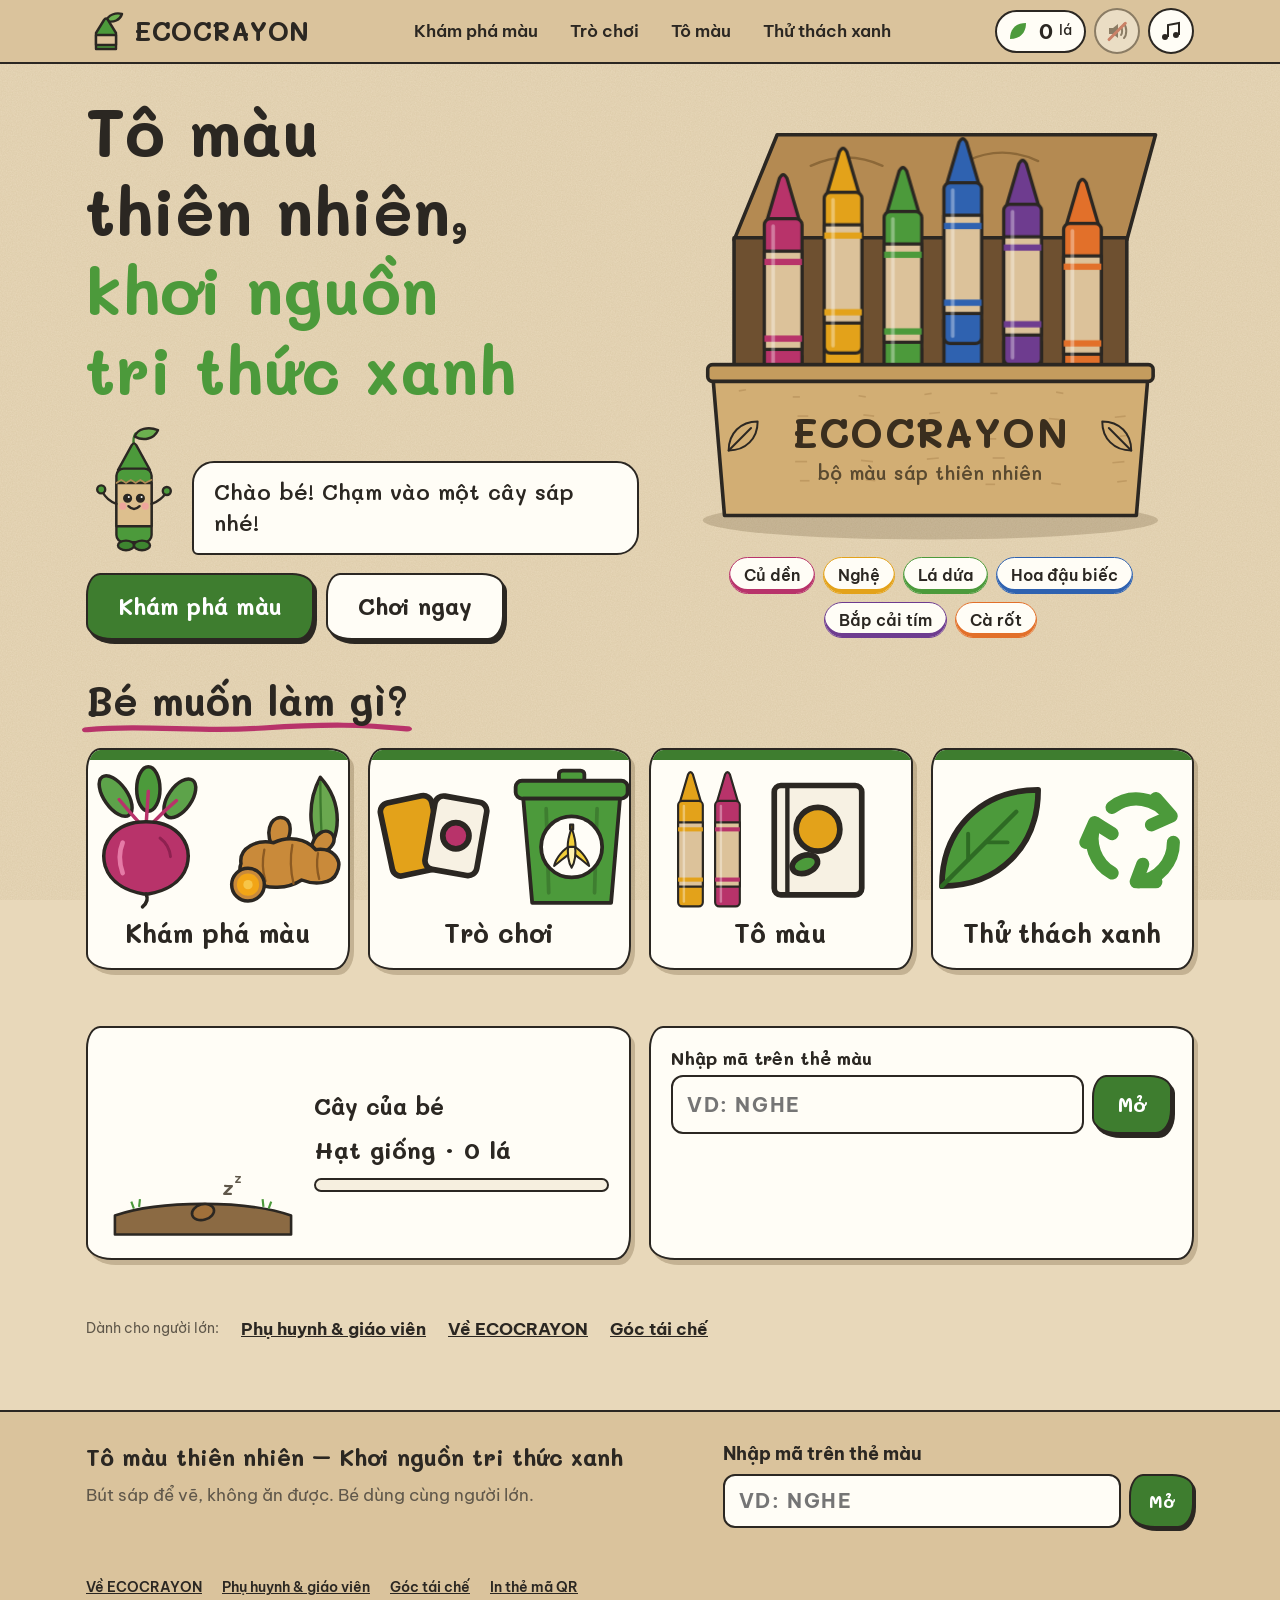
==== index.html @ d06e6724 "ECOCRAYON: website học mà chơi cho bộ màu sáp thiên nhiên Trang màu cho từng mã QR, 4 trò chơi, sổ t" ====
<!doctype html>
<html lang="vi">
<head>
<meta charset="utf-8">
<meta name="viewport" content="width=device-width, initial-scale=1, viewport-fit=cover">
<title>ECOCRAYON</title>
<meta name="description" content="ECOCRAYON – bộ màu sáp thiên nhiên. Khám phá màu từ rau củ, chơi trò chơi phân loại rác, tô màu và thực hành sống xanh.">
<link rel="preconnect" href="https://fonts.googleapis.com">
<link rel="preconnect" href="https://fonts.gstatic.com" crossorigin>
<link rel="stylesheet" href="https://fonts.googleapis.com/css2?family=Be+Vietnam+Pro:wght@400;500;600;700&family=Mali:wght@500;600;700&display=swap">
<link rel="stylesheet" href="css/style.css">
</head>
<body>
<a class="skip" href="#view">Bỏ qua menu</a>

<header class="topbar" id="topbar">
  <div class="topbar-in">
    <a class="brand" href="#trang-chu" aria-label="ECOCRAYON – Trang chủ">
      <span class="brand-mark" id="brand-mark"></span>
      <span class="brand-name">ECOCRAYON</span>
    </a>
    <nav class="mainnav" aria-label="Điều hướng chính">
      <a href="#vuon-mau" data-nav="mau">Khám phá màu</a>
      <a href="#tro-choi" data-nav="choi">Trò chơi</a>
      <a href="#to-mau" data-nav="to">Tô màu</a>
      <a href="#thu-thach" data-nav="thuthach">Thử thách xanh</a>
    </nav>
    <div class="topbar-tools">
      <a class="leafpill" href="#so-cua-be" id="leafpill" aria-label="Sổ của bé">
        <span class="leafpill-ico" aria-hidden="true"></span>
        <span class="leafpill-num" id="leaf-count">0</span>
        <span class="leafpill-lbl">lá</span>
      </a>
      <button class="iconbtn" id="btn-voice" type="button" aria-pressed="false" title="Đọc to"><span class="sr">Đọc to</span></button>
      <button class="iconbtn" id="btn-sound" type="button" aria-pressed="true" title="Âm thanh"><span class="sr">Âm thanh</span></button>
      <button class="iconbtn menubtn" id="btn-menu" type="button" aria-expanded="false" aria-controls="drawer" title="Menu"><span class="sr">Mở menu</span></button>
    </div>
  </div>
</header>

<div class="drawer" id="drawer" hidden>
  <div class="drawer-panel" role="dialog" aria-label="Menu">
    <a href="#trang-chu">Trang chủ</a>
    <a href="#vuon-mau">Khám phá màu</a>
    <a href="#tro-choi">Trò chơi</a>
    <a href="#to-mau">Tô màu</a>
    <a href="#thu-thach">Thử thách xanh</a>
    <a href="#so-cua-be">Sổ của bé</a>
    <a href="#tai-che">Góc tái chế</a>
    <hr>
    <a href="#phu-huynh">Phụ huynh &amp; giáo viên</a>
    <a href="#ve-ecocrayon">Về ECOCRAYON</a>
    <a href="#ma-qr">In thẻ mã QR (cho nhóm)</a>
  </div>
</div>

<main id="view" tabindex="-1"></main>

<footer class="foot">
  <div class="foot-in">
    <div class="foot-brand">
      <p class="foot-tag">Tô màu thiên nhiên – Khơi nguồn tri thức xanh</p>
      <p class="foot-note">Bút sáp để vẽ, không ăn được. Bé dùng cùng người lớn.</p>
    </div>
    <form class="codebox" id="foot-code" autocomplete="off">
      <label for="foot-code-in">Nhập mã trên thẻ màu</label>
      <div class="codebox-row">
        <input id="foot-code-in" name="code" placeholder="VD: NGHE" maxlength="12" spellcheck="false">
        <button class="btn btn-sm" type="submit">Mở</button>
      </div>
      <p class="codebox-msg" aria-live="polite"></p>
    </form>
    <nav class="foot-links" aria-label="Liên kết cuối trang">
      <a href="#ve-ecocrayon">Về ECOCRAYON</a>
      <a href="#phu-huynh">Phụ huynh &amp; giáo viên</a>
      <a href="#tai-che">Góc tái chế</a>
      <a href="#ma-qr">In thẻ mã QR</a>
    </nav>
  </div>
</footer>

<nav class="tabbar" aria-label="Điều hướng nhanh">
  <a href="#vuon-mau" data-nav="mau"><span class="tb-ico" data-ico="mau"></span>Màu</a>
  <a href="#tro-choi" data-nav="choi"><span class="tb-ico" data-ico="choi"></span>Chơi</a>
  <a href="#to-mau" data-nav="to"><span class="tb-ico" data-ico="to"></span>Tô</a>
  <a href="#thu-thach" data-nav="thuthach"><span class="tb-ico" data-ico="thuthach"></span>Thử thách</a>
  <a href="#so-cua-be" data-nav="so"><span class="tb-ico" data-ico="so"></span>Sổ của bé</a>
</nav>

<div class="toast" id="toast" role="status" aria-live="polite"></div>
<div class="modal" id="modal" hidden>
  <div class="modal-card" role="dialog" aria-modal="true" aria-labelledby="modal-title">
    <div id="modal-body"></div>
  </div>
</div>
<div id="confetti" aria-hidden="true"></div>
<div id="print-root" aria-hidden="true"></div>

<script src="js/vendor/qrcode.min.js"></script>
<script src="js/data.js"></script>
<script src="js/art.js"></script>
<script src="js/app.js"></script>
<script src="js/games.js"></script>
<script src="js/studio.js"></script>
<script>EC.start();</script>
</body>
</html>
---- css/style.css ----
/* ECOCRAYON
   Bố cục: hộp giấy kraft tái chế (nền) + tờ sổ tô màu (thẻ nội dung) + nét sáp màu (điểm nhấn).
   Màu chủ đạo lấy từ 6 cây sáp rau củ. */
:root {
  --bg: #E8D8BA;          /* giấy kraft tái chế */
  --bg-deep: #DAC39C;     /* kraft đậm cho dải nền */
  --paper: #FFFDF6;       /* trang sổ tô màu */
  --paper-2: #F6EFDF;
  --ink: #2B2722;         /* chì than */
  --ink-soft: #5F574A;
  --line: #CDB48A;
  --accent: #3E7D2F;      /* xanh lá dứa đậm cho nút chính */
  --on-accent: #FFFFFF;
  --good: #2E7D32;
  --bad: #B83227;
  --shadow: rgba(70, 45, 10, .22);
  --grain: .38;

  --c-den: #B8336A;      --on-den: #FFFFFF;    --t-den: #F6D9E5;
  --c-nghe: #E3A21A;     --on-nghe: #2B2722;   --t-nghe: #FBEBC4;
  --c-la-dua: #4C9A3B;   --on-la-dua: #FFFFFF; --t-la-dua: #DCEED3;
  --c-dau-biec: #2F62B0; --on-dau-biec: #FFFFFF; --t-dau-biec: #D8E3F5;
  --c-bap-cai: #6E3C8F;  --on-bap-cai: #FFFFFF; --t-bap-cai: #E6DAF0;
  --c-ca-rot: #E2702A;   --on-ca-rot: #2B2722; --t-ca-rot: #FBDFC9;

  --font-display: 'Mali', 'Comic Sans MS', 'Segoe Print', cursive;
  --font-body: 'Be Vietnam Pro', system-ui, -apple-system, 'Segoe UI', Roboto, Arial, sans-serif;

  --r-hand: 14px 22px 16px 26px / 22px 14px 24px 16px;
  --r-hand-2: 24px 12px 22px 14px / 14px 22px 12px 24px;
  --gutter: max(16px, env(safe-area-inset-left, 0px));
  --gutter-r: max(16px, env(safe-area-inset-right, 0px));
  color-scheme: light;
}
@media (prefers-color-scheme: dark) {
  :root:not([data-theme="light"]) {
    --bg: #1D1A14; --bg-deep: #16140F; --paper: #2A2620; --paper-2: #322D25;
    --ink: #F2EADB; --ink-soft: #C8BCA5; --line: #4B4234;
    --accent: #7CC266; --on-accent: #142010; --good: #7CC266; --bad: #F07B6E;
    --shadow: rgba(0, 0, 0, .45); --grain: .5;
    --c-den: #E2649C; --on-den: #1B1410; --t-den: #4A2433;
    --c-nghe: #F2BC48; --on-nghe: #1B1410; --t-nghe: #4A3B17;
    --c-la-dua: #7CC266; --on-la-dua: #1B1410; --t-la-dua: #263F20;
    --c-dau-biec: #7AA4EC; --on-dau-biec: #1B1410; --t-dau-biec: #20304D;
    --c-bap-cai: #B48AD6; --on-bap-cai: #1B1410; --t-bap-cai: #352646;
    --c-ca-rot: #F39A5E; --on-ca-rot: #1B1410; --t-ca-rot: #4A2C17;
    color-scheme: dark;
  }
}
:root[data-theme="dark"] {
  --bg: #1D1A14; --bg-deep: #16140F; --paper: #2A2620; --paper-2: #322D25;
  --ink: #F2EADB; --ink-soft: #C8BCA5; --line: #4B4234;
  --accent: #7CC266; --on-accent: #142010; --good: #7CC266; --bad: #F07B6E;
  --shadow: rgba(0, 0, 0, .45); --grain: .5;
  --c-den: #E2649C; --on-den: #1B1410; --t-den: #4A2433;
  --c-nghe: #F2BC48; --on-nghe: #1B1410; --t-nghe: #4A3B17;
  --c-la-dua: #7CC266; --on-la-dua: #1B1410; --t-la-dua: #263F20;
  --c-dau-biec: #7AA4EC; --on-dau-biec: #1B1410; --t-dau-biec: #20304D;
  --c-bap-cai: #B48AD6; --on-bap-cai: #1B1410; --t-bap-cai: #352646;
  --c-ca-rot: #F39A5E; --on-ca-rot: #1B1410; --t-ca-rot: #4A2C17;
  color-scheme: dark;
}

/* ---------- Nền tảng ---------- */
*, *::before, *::after { box-sizing: border-box; }
html { -webkit-text-size-adjust: 100%; scroll-behavior: smooth; }
body {
  margin: 0; background: var(--bg); color: var(--ink);
  font-family: var(--font-body); font-size: 18px; line-height: 1.55;
  min-height: 100vh; display: flex; flex-direction: column;
}
body::before {
  content: ""; position: fixed; inset: 0; pointer-events: none; z-index: 0; opacity: var(--grain);
  background-image: url("data:image/svg+xml;utf8,<svg xmlns='http://www.w3.org/2000/svg' width='240' height='240'><filter id='n'><feTurbulence type='fractalNoise' baseFrequency='.8' numOctaves='2' stitchTiles='stitch'/><feColorMatrix values='0 0 0 0 .42  0 0 0 0 .3  0 0 0 0 .12  0 0 0 .5 0'/></filter><rect width='100%' height='100%' filter='url(%23n)'/></svg>");
}
body > * { position: relative; z-index: 1; }
img, svg { max-width: 100%; }
a { color: inherit; }
button, input, select, textarea { font: inherit; color: inherit; }
h1, h2, h3, h4 { font-family: var(--font-display); line-height: 1.2; margin: 0; text-wrap: balance; font-weight: 700; }
p { margin: 0; }
:focus-visible { outline: 3px dashed var(--c-dau-biec); outline-offset: 3px; }
.sr { position: absolute; width: 1px; height: 1px; overflow: hidden; clip: rect(0 0 0 0); white-space: nowrap; }
.skip { position: absolute; left: -999px; top: 8px; z-index: 100; background: var(--paper); padding: 8px 14px; border-radius: 8px; }
.skip:focus { left: 16px; }
[hidden] { display: none !important; }
.art { color: var(--ink); display: block; overflow: visible; }

.wrap { width: 100%; max-width: 1140px; margin-inline: auto; padding-left: var(--gutter); padding-right: var(--gutter-r); }
main { flex: 1; outline: none; padding-bottom: 48px; }
.section { padding-block: 36px; }
.section-tight { padding-block: 20px; }
.stack { display: flex; flex-direction: column; gap: 14px; }
.row { display: flex; flex-wrap: wrap; gap: 12px; align-items: center; }
.grid { display: grid; gap: 18px; grid-template-columns: repeat(auto-fill, minmax(min(100%, var(--min, 240px)), 1fr)); }
.grid > * { min-width: 0; }

.eyebrow { font-size: 13px; font-weight: 700; text-transform: uppercase; letter-spacing: .08em; color: var(--ink-soft); }
.h1 { font-size: clamp(32px, 5.4vw, 56px); }
.h2 { font-size: clamp(28px, 3.8vw, 40px); }
.h3 { font-size: 23px; }
.lead { font-size: clamp(19px, 2.2vw, 22px); color: var(--ink-soft); max-width: 62ch; }
.muted { color: var(--ink-soft); }
.small { font-size: 15px; }
.title-scribble { display: inline-block; position: relative; padding-bottom: 6px; }
.title-scribble::after {
  content: ""; position: absolute; left: -4px; right: -4px; bottom: -4px; height: 12px; background: var(--sc, var(--c-nghe));
  -webkit-mask: url("data:image/svg+xml;utf8,<svg xmlns='http://www.w3.org/2000/svg' viewBox='0 0 200 14' preserveAspectRatio='none'><path d='M3 9 C40 3 70 12 110 7 S170 3 197 8' stroke='black' stroke-width='6' fill='none' stroke-linecap='round'/></svg>") no-repeat center / 100% 100%;
          mask: url("data:image/svg+xml;utf8,<svg xmlns='http://www.w3.org/2000/svg' viewBox='0 0 200 14' preserveAspectRatio='none'><path d='M3 9 C40 3 70 12 110 7 S170 3 197 8' stroke='black' stroke-width='6' fill='none' stroke-linecap='round'/></svg>") no-repeat center / 100% 100%;
  z-index: -1;
}
.sec-head { display: flex; flex-wrap: wrap; align-items: end; justify-content: space-between; gap: 12px; margin-bottom: 20px; }
.sec-head .lead { margin-top: 6px; }

/* ---------- Nút ---------- */
.btn {
  --c: var(--accent); --on: var(--on-accent);
  display: inline-flex; align-items: center; justify-content: center; gap: 8px;
  min-height: 54px; padding: 12px 24px; border: 2.5px solid var(--ink); border-radius: var(--r-hand);
  background: var(--c); color: var(--on); font-family: var(--font-display); font-weight: 700; font-size: 20px;
  text-decoration: none; cursor: pointer; box-shadow: 3px 4px 0 var(--ink);
  transition: transform .12s ease, box-shadow .12s ease;
}
.btn:hover { transform: translate(-1px, -2px); box-shadow: 4px 6px 0 var(--ink); }
.btn:active { transform: translate(2px, 3px); box-shadow: 1px 1px 0 var(--ink); }
.btn[disabled] { opacity: .5; cursor: not-allowed; transform: none; box-shadow: 3px 4px 0 var(--ink); }
.btn-sm { min-height: 46px; padding: 8px 18px; font-size: 17px; box-shadow: 2px 3px 0 var(--ink); }
.btn-big { min-height: 64px; padding: 14px 30px; font-size: 23px; }
.btn-ghost { --c: var(--paper); --on: var(--ink); }
.btn .art { width: 26px; height: 26px; }
.c-den { --c: var(--c-den); --on: var(--on-den); --tint: var(--t-den); }
.c-nghe { --c: var(--c-nghe); --on: var(--on-nghe); --tint: var(--t-nghe); }
.c-la-dua { --c: var(--c-la-dua); --on: var(--on-la-dua); --tint: var(--t-la-dua); }
.c-dau-biec { --c: var(--c-dau-biec); --on: var(--on-dau-biec); --tint: var(--t-dau-biec); }
.c-bap-cai { --c: var(--c-bap-cai); --on: var(--on-bap-cai); --tint: var(--t-bap-cai); }
.c-ca-rot { --c: var(--c-ca-rot); --on: var(--on-ca-rot); --tint: var(--t-ca-rot); }

.iconbtn {
  width: 46px; height: 46px; border-radius: 50%; border: 2px solid var(--ink); background: var(--paper);
  display: inline-grid; place-items: center; cursor: pointer; padding: 0; position: relative;
}
.iconbtn::before { content: ""; width: 24px; height: 24px; background: var(--ink); -webkit-mask: var(--ico) no-repeat center / contain; mask: var(--ico) no-repeat center / contain; }
.iconbtn[aria-pressed="false"]::after { content: ""; position: absolute; width: 26px; height: 2.5px; background: var(--bad); transform: rotate(-45deg); border-radius: 2px; }
#btn-voice { --ico: url("data:image/svg+xml;utf8,<svg xmlns='http://www.w3.org/2000/svg' viewBox='0 0 24 24'><path d='M4 9h4l5-4v14l-5-4H4z' fill='black'/><path d='M16 8c1.5 1.2 1.5 6.8 0 8M19 5c3 3 3 11 0 14' stroke='black' stroke-width='2' fill='none' stroke-linecap='round'/></svg>"); }
#btn-sound { --ico: url("data:image/svg+xml;utf8,<svg xmlns='http://www.w3.org/2000/svg' viewBox='0 0 24 24'><path d='M9 18V6l11-2v12' stroke='black' stroke-width='2' fill='none'/><circle cx='6' cy='18' r='3' fill='black'/><circle cx='17' cy='16' r='3' fill='black'/></svg>"); }
#btn-menu { --ico: url("data:image/svg+xml;utf8,<svg xmlns='http://www.w3.org/2000/svg' viewBox='0 0 24 24'><path d='M4 7h16M4 12h16M4 17h16' stroke='black' stroke-width='2.4' stroke-linecap='round'/></svg>"); }
body.no-voice #btn-voice { opacity: .45; }
body.no-voice .say { display: none; }

.say {
  display: inline-grid; place-items: center; width: 42px; height: 42px; flex: none; border-radius: 50%;
  border: 2px solid var(--ink); background: var(--paper); cursor: pointer; padding: 0; vertical-align: middle;
}
.say::before { content: ""; width: 20px; height: 20px; background: var(--ink); -webkit-mask: var(--ico-say) no-repeat center / contain; mask: var(--ico-say) no-repeat center / contain; }
.say { --ico-say: url("data:image/svg+xml;utf8,<svg xmlns='http://www.w3.org/2000/svg' viewBox='0 0 24 24'><path d='M4 9h4l5-4v14l-5-4H4z' fill='black'/><path d='M16 8c1.5 1.2 1.5 6.8 0 8M19 5c3 3 3 11 0 14' stroke='black' stroke-width='2' fill='none' stroke-linecap='round'/></svg>"); }
.say.speaking { background: var(--c-nghe); }

/* ---------- Thẻ, chip, ghi chú ---------- */
.sheet {
  background: var(--paper); border: 2.5px solid var(--ink); border-radius: var(--r-hand);
  box-shadow: 4px 5px 0 var(--shadow); padding: 20px;
}
.sheet-flat { background: var(--paper); border-radius: 16px; padding: 18px; border: 1.5px dashed var(--line); }
.chip { display: inline-flex; align-items: center; gap: 6px; padding: 5px 14px; border-radius: 999px; font-size: 16px; font-weight: 600; border: 1.5px solid var(--ink); background: var(--paper); white-space: nowrap; }
.chip-core { background: var(--c-la-dua); color: var(--on-la-dua); }
.chip-trial { background: var(--paper-2); border-style: dashed; }
.chip-done { background: var(--good); color: var(--paper); border-color: var(--good); }
.note { font-size: 14px; color: var(--ink-soft); padding: 12px 14px; border-left: 4px solid var(--c-nghe); background: var(--paper-2); border-radius: 0 12px 12px 0; }
.note-safe { border-left-color: var(--c-den); }
.crumbs { font-size: 14px; color: var(--ink-soft); display: flex; gap: 6px; flex-wrap: wrap; }
.crumbs a { text-decoration: none; font-weight: 600; }
.crumbs a:hover { text-decoration: underline; }

.mascot-row { display: flex; align-items: flex-end; gap: 10px; }
.mascot-row .mascot { width: 96px; flex: none; }
.bubble {
  position: relative; background: var(--paper); border: 2.5px solid var(--ink); border-radius: 22px 22px 22px 6px;
  padding: 14px 20px; font-family: var(--font-display); font-weight: 600; font-size: 22px; line-height: 1.4;
  display: flex; gap: 10px; align-items: flex-start; min-width: 0;
}
.bubble p { flex: 1; min-width: 0; }
.mascot.bounce { animation: bounce .6s ease; }
@keyframes bounce { 30% { transform: translateY(-10px) rotate(-4deg); } 60% { transform: translateY(0) rotate(3deg); } }

/* ---------- Thanh trên ---------- */
.topbar { position: sticky; top: 0; z-index: 40; background: var(--bg-deep); border-bottom: 2.5px solid var(--ink); }
.topbar-in { max-width: 1140px; margin-inline: auto; padding: 8px var(--gutter-r) 8px var(--gutter); display: flex; align-items: center; gap: 16px; }
.brand { display: flex; align-items: center; gap: 8px; text-decoration: none; flex: none; }
.brand-mark .art { width: 40px; height: 40px; }
.brand-name { font-family: var(--font-display); font-weight: 700; font-size: 26px; letter-spacing: .02em; }
.mainnav { display: flex; gap: 4px; flex: 1; justify-content: center; flex-wrap: nowrap; white-space: nowrap; }
.mainnav a { text-decoration: none; font-weight: 600; font-size: 17px; padding: 8px 14px; border-radius: var(--r-hand-2); }
.mainnav a:hover { background: var(--paper-2); }
.mainnav a.on { background: var(--paper); box-shadow: inset 0 -3px 0 var(--c-nghe); }
.topbar-tools { display: flex; align-items: center; gap: 8px; margin-left: auto; }
.leafpill { display: inline-flex; align-items: center; gap: 6px; padding: 4px 12px 4px 6px; border: 2px solid var(--ink); border-radius: 999px; background: var(--paper); text-decoration: none; font-weight: 700; font-size: 20px; font-variant-numeric: tabular-nums; }
.leafpill-ico { width: 30px; height: 30px; border-radius: 50%; background: var(--c-la-dua); -webkit-mask: url("data:image/svg+xml;utf8,<svg xmlns='http://www.w3.org/2000/svg' viewBox='0 0 24 24'><path d='M4 20C4 10 10 4 20 4c0 10-6 16-16 16z' fill='black'/></svg>") no-repeat center / 80%; mask: url("data:image/svg+xml;utf8,<svg xmlns='http://www.w3.org/2000/svg' viewBox='0 0 24 24'><path d='M4 20C4 10 10 4 20 4c0 10-6 16-16 16z' fill='black'/></svg>") no-repeat center / 80%; }
.leafpill.pulse { animation: pulse .7s ease; }
@keyframes pulse { 40% { transform: scale(1.18); } }
.leafpill-lbl { font-weight: 500; font-size: 14px; }
.menubtn { display: none; }

.drawer { position: fixed; inset: 0; z-index: 60; background: rgba(20, 14, 6, .45); }
.drawer-panel { position: absolute; right: 0; top: 0; bottom: 0; width: min(320px, 86vw); background: var(--paper); border-left: 2.5px solid var(--ink); padding: calc(20px + env(safe-area-inset-top, 0px)) 20px 20px; display: flex; flex-direction: column; gap: 4px; overflow-y: auto; }
.drawer-panel a { text-decoration: none; font-family: var(--font-display); font-weight: 600; font-size: 19px; padding: 10px 12px; border-radius: 12px; }
.drawer-panel a:hover, .drawer-panel a.on { background: var(--paper-2); }
.drawer-panel hr { border: 0; border-top: 2px dashed var(--line); margin: 8px 0; width: 100%; }

.tabbar { display: none; }

/* ---------- Chân trang ---------- */
.foot { background: var(--bg-deep); border-top: 2.5px solid var(--ink); }
.foot-in { max-width: 1140px; margin-inline: auto; padding: 28px var(--gutter-r) 28px var(--gutter); display: grid; gap: 24px; grid-template-columns: 1.3fr 1fr; }
.foot-tag { font-family: var(--font-display); font-weight: 700; font-size: 23px; }
.foot-note { font-size: 17px; color: var(--ink-soft); margin-top: 6px; max-width: 52ch; }
.foot-links { grid-column: 1 / -1; display: flex; flex-wrap: wrap; gap: 8px 20px; font-size: 14px; font-weight: 600; }
.codebox label { font-weight: 700; font-size: 18px; display: block; margin-bottom: 6px; }
.codebox-row { display: flex; gap: 8px; }
.codebox input { flex: 1; min-width: 0; min-height: 54px; font-size: 20px; padding: 8px 14px; border: 2.5px solid var(--ink); border-radius: 12px; background: var(--paper); text-transform: uppercase; font-weight: 700; letter-spacing: .08em; }
.codebox-msg { font-size: 14px; margin-top: 6px; min-height: 1.4em; color: var(--bad); }

/* ---------- Trang chủ ---------- */
.hero { padding-block: 28px 16px; }
.hero-grid { display: grid; grid-template-columns: 1.05fr 1fr; gap: 28px; align-items: center; }
.hero-copy { display: flex; flex-direction: column; gap: 18px; min-width: 0; }
.hero .h1 { font-size: clamp(38px, 6vw, 66px); }
.hero .h1 span { display: block; }
.hero .h1 .w2 { color: var(--c-la-dua); }
.hero-art { min-width: 0; }
.herobox { width: 100%; max-width: 540px; margin-inline: auto; }
.herobox-word { font-family: var(--font-display); font-weight: 700; font-size: 34px; fill: #3A2E1E; letter-spacing: 1px; }
.herobox-sub { font-family: var(--font-display); font-weight: 600; font-size: 16px; fill: #5A4A30; }
.hero-crayon { cursor: pointer; transition: transform .25s cubic-bezier(.3, 1.6, .5, 1); transform-box: fill-box; }
.hero-crayon:hover, .hero-crayon:focus-visible { transform: translateY(-18px); outline: none; }
.hero-crayon:focus-visible g { filter: drop-shadow(0 0 4px var(--c-dau-biec)); }
.hero-chips { display: flex; flex-wrap: wrap; gap: 8px; justify-content: center; margin-top: 8px; }
.hero-chips a { text-decoration: none; }
.hero-chips .chip { border-color: var(--c); box-shadow: inset 0 -4px 0 var(--c); }
@media (prefers-reduced-motion: no-preference) {
  .herobox .hero-crayon { animation: rise .7s cubic-bezier(.3, 1.4, .5, 1) both; animation-delay: calc(var(--i) * 90ms + 150ms); }
  @keyframes rise { from { transform: translateY(60px); } to { transform: translateY(0); } }
}

.acts { display: grid; gap: 18px; grid-template-columns: repeat(4, 1fr); }
.act {
  --c: var(--accent); display: flex; flex-direction: column; gap: 10px; padding: 18px; text-decoration: none;
  background: var(--paper); border: 2.5px solid var(--ink); border-radius: var(--r-hand); box-shadow: 4px 5px 0 var(--shadow);
  transition: transform .15s ease; min-width: 0; position: relative; overflow: hidden;
}
.act:hover { transform: rotate(-1deg) translateY(-3px); }
.act::before { content: ""; position: absolute; inset: 0 0 auto 0; height: 10px; background: var(--c); }
.act-art { height: 140px; display: flex; align-items: center; justify-content: center; gap: 4px; }
.act-art .art { height: 100%; width: auto; }
.act h3 { font-size: 26px; text-align: center; }
.act p { font-size: 14px; color: var(--ink-soft); }
.act .go { margin-top: auto; font-weight: 700; color: var(--ink); font-size: 14px; }

.home-duo { display: grid; grid-template-columns: 1fr 1fr; gap: 18px; }
.treecard { text-decoration: none; display: grid; grid-template-columns: 190px 1fr; gap: 16px; align-items: center; }
.treecard .tree { width: 190px; }
.meter { height: 14px; border: 2px solid var(--ink); border-radius: 999px; background: var(--paper-2); overflow: hidden; }
.meter > span { display: block; height: 100%; background: repeating-linear-gradient(-45deg, var(--c-la-dua) 0 10px, color-mix(in srgb, var(--c-la-dua) 80%, white) 10px 20px); border-radius: 999px; transition: width .6s ease; }
.grownups { display: flex; flex-wrap: wrap; gap: 8px 22px; align-items: center; font-size: 17px; color: var(--ink-soft); }
.grownups a { font-weight: 700; color: var(--ink); }
.grownups a:hover { background: var(--paper); }
.grownups strong { font-family: var(--font-display); font-size: 18px; display: block; }
.grownups span { font-size: 14px; color: var(--ink-soft); }

/* ---------- Vườn màu ---------- */
.colorgrid { display: grid; gap: 20px; grid-template-columns: repeat(3, 1fr); }
.colorcard {
  display: grid; grid-template-columns: 150px 1fr; gap: 16px; align-items: center; text-decoration: none; padding: 18px;
  background: var(--tint); border: 2.5px solid var(--ink); border-radius: var(--r-hand); box-shadow: 4px 5px 0 var(--shadow);
  transition: transform .15s ease; min-width: 0; position: relative;
}
.colorcard:hover { transform: translateY(-3px) rotate(.6deg); }
.colorcard .ing { width: 150px; }
.colorcard h3 { font-size: 30px; display: flex; align-items: center; gap: 10px; }
.colorcard .swatch-line { display: flex; align-items: center; gap: 8px; font-weight: 600; }
.colorcard .dot { width: 26px; height: 26px; border-radius: 50%; background: var(--c); border: 2px solid var(--ink); flex: none; }
.colorcard .done-mark { position: absolute; top: 10px; right: 12px; }
.xanh-note { margin-top: 22px; display: grid; grid-template-columns: auto 1fr; gap: 16px; align-items: center; }
.xanh-pair { display: flex; gap: 8px; }
.xanh-pair span { width: 46px; height: 46px; border-radius: 12px; border: 2px solid var(--ink); }

/* ---------- Trang một màu ---------- */
.cband { background: var(--tint); border-bottom: 2.5px solid var(--ink); }
.cband-in { display: grid; grid-template-columns: 1fr 380px; gap: 28px; align-items: center; padding-block: 26px 30px; }
.cband-copy { display: flex; flex-direction: column; gap: 14px; min-width: 0; }
.cband .h1 { font-size: clamp(46px, 7vw, 80px); }
.cband .h1 small { display: block; font-size: .42em; color: var(--ink-soft); font-weight: 600; margin-top: 4px; }
.cband-art { position: relative; }
.cband-art .ing { width: 100%; max-width: 360px; margin-inline: auto; filter: drop-shadow(5px 7px 0 var(--shadow)); }
@media (prefers-reduced-motion: no-preference) { .cband-art .ing { animation: bob 4s ease-in-out infinite; } }
@keyframes bob { 50% { transform: translateY(-8px) rotate(2deg); } }
.cband-crayon { position: absolute; right: -6px; bottom: -10px; width: 58px; transform: rotate(18deg); }
.cfacts { display: grid; grid-template-columns: repeat(3, 1fr); gap: 12px; }
.cfact { background: var(--paper); border: 2px solid var(--ink); border-radius: 14px; padding: 10px 12px; min-width: 0; }
.cfact b { display: block; font-size: 14px; text-transform: uppercase; letter-spacing: .07em; color: var(--ink-soft); }
.cfact strong { font-family: var(--font-display); font-size: 24px; display: block; }
.cfact span { font-size: 13px; color: var(--ink-soft); display: block; line-height: 1.4; }

.film { display: grid; grid-template-columns: minmax(0, 520px) 1fr; gap: 22px; align-items: center; }
.film-stage { background: var(--paper-2); border: 2.5px solid var(--ink); border-radius: var(--r-hand); padding: 10px; position: relative; aspect-ratio: 10 / 7; max-width: 100%; }
.film-stage .film-scene { width: 100%; height: 100%; }
.film-step { font-family: var(--font-display); font-size: 14px; font-weight: 700; color: var(--ink-soft); }
.film-cap { font-family: var(--font-display); font-weight: 700; font-size: 34px; min-height: 2.3em; }
.film-dots { display: flex; gap: 6px; }
.film-dots button { width: 42px; height: 14px; border-radius: 6px; border: 2px solid var(--ink); background: var(--paper); padding: 0; cursor: pointer; }
.film-dots button.on { background: var(--c); }
.film-video { width: 100%; border-radius: 14px; border: 2.5px solid var(--ink); }
@media (prefers-reduced-motion: no-preference) {
  .film-scene .drip circle { animation: drip 1.4s ease-in infinite; }
  .film-scene .drip circle:nth-child(2) { animation-delay: .45s; }
  .film-scene .drip circle:nth-child(3) { animation-delay: .9s; }
  .film-scene .chop { animation: chop .7s ease-in-out infinite; transform-box: fill-box; transform-origin: right center; }
  .film-scene .spin { animation: spin 8s linear infinite; }
  .film-scene .steam path { animation: steam 2s ease-in-out infinite; }
  .film-scene .swirl { animation: sw 1.6s ease-in-out infinite; transform-box: fill-box; transform-origin: center; }
  .film-scene .pop { animation: popin .8s cubic-bezier(.3, 1.6, .5, 1) both; }
}
@keyframes drip { from { transform: translateY(-10px); opacity: 0; } 30% { opacity: 1; } to { transform: translateY(50px); opacity: 0; } }
@keyframes chop { 50% { transform: rotate(-14deg); } }
@keyframes spin { to { transform: rotate(360deg); } }
@keyframes steam { 50% { transform: translateY(-6px); opacity: .4; } }
@keyframes sw { 50% { transform: scaleX(-1); } }
@keyframes popin { from { transform: translateY(40px) scale(.6); opacity: 0; } }

.flips { display: grid; grid-template-columns: repeat(3, 1fr); gap: 16px; }
.flip { perspective: 900px; min-height: 170px; border: 0; padding: 0; background: none; cursor: pointer; text-align: left; }
.flip-in { position: relative; width: 100%; height: 100%; min-height: 190px; transition: transform .55s ease; transform-style: preserve-3d; }
.flip-in { min-height: 170px; }
.flip.open .flip-in { transform: rotateY(180deg); }
.flip-face { position: absolute; inset: 0; backface-visibility: hidden; border: 2.5px solid var(--ink); border-radius: var(--r-hand); padding: 16px; display: flex; flex-direction: column; justify-content: center; gap: 8px; }
.flip-front { background: var(--c); color: var(--on); align-items: center; text-align: center; font-family: var(--font-display); font-weight: 700; font-size: 20px; }
.flip-front .q { font-size: 80px; line-height: 1; }
.flip-back { background: var(--paper); transform: rotateY(180deg); font-family: var(--font-display); font-weight: 600; font-size: 23px; line-height: 1.35; align-items: center; text-align: center; }
.flip-back .row { justify-content: flex-end; }

.findgrid { display: grid; grid-template-columns: repeat(auto-fill, minmax(140px, 1fr)); gap: 14px; }
.finditem {
  background: var(--paper); border: 2.5px solid var(--ink); border-radius: 18px; padding: 10px 6px 8px; cursor: pointer;
  display: flex; flex-direction: column; align-items: center; gap: 6px; font-size: 17px; font-weight: 700; text-align: center; line-height: 1.25;
  transition: transform .15s ease, background .2s;
}
.finditem .art { width: 96px; height: 96px; }
.finditem:hover { transform: translateY(-3px); }
.finditem.is-yes { background: var(--tint); box-shadow: 0 0 0 4px var(--c); }
.finditem.is-yes::after { content: "✓"; font-size: 18px; font-weight: 800; color: var(--good); }
.finditem.is-no { animation: shake .45s ease; }
@keyframes shake { 20%, 60% { transform: translateX(-6px); } 40%, 80% { transform: translateX(6px); } }

.lab { display: grid; grid-template-columns: 230px 1fr; gap: 24px; align-items: center; }
.lab .beaker { width: 210px; margin-inline: auto; }
.lab-liquid { fill: var(--lab, #2F62B0); transition: fill .8s ease; }
.lab-scale { display: grid; grid-template-columns: repeat(5, 1fr); gap: 4px; }
.lab-scale span { height: 26px; border: 2px solid var(--ink); border-radius: 6px; position: relative; }
.lab-scale span.on::after { content: ""; position: absolute; left: 50%; top: -14px; transform: translateX(-50%); border: 7px solid transparent; border-top-color: var(--ink); }
.lab-labels { display: grid; grid-template-columns: repeat(5, 1fr); gap: 4px; font-size: 12px; text-align: center; color: var(--ink-soft); }
.lab-say { font-family: var(--font-display); font-weight: 700; font-size: 28px; min-height: 2.3em; }
.lab-ends { display: flex; justify-content: space-between; font-weight: 700; color: var(--ink-soft); }

.tasks { display: grid; grid-template-columns: 1fr 1fr; gap: 18px; }
.prevnext { display: flex; justify-content: space-between; gap: 12px; flex-wrap: wrap; }
details.adult { background: var(--paper-2); border: 1.5px dashed var(--ink-soft); border-radius: 14px; padding: 12px 16px; }
details.adult summary { cursor: pointer; font-weight: 700; }
details.adult[open] summary { margin-bottom: 8px; }

/* ---------- Trò chơi ---------- */
.gamecards { display: grid; grid-template-columns: repeat(2, 1fr); gap: 20px; }
.gamecard { display: grid; grid-template-columns: 150px 1fr; gap: 16px; align-items: center; text-decoration: none; padding: 18px; background: var(--paper); border: 2.5px solid var(--ink); border-radius: var(--r-hand); box-shadow: 4px 5px 0 var(--shadow); transition: transform .15s; min-width: 0; }
.gamecard:hover { transform: translateY(-3px) rotate(-.6deg); }
.gamecard .gc-art { height: 140px; display: grid; place-items: center; background: var(--tint, var(--paper-2)); border-radius: 18px; border: 2px solid var(--ink); }
.gamecard .gc-art .art { width: 104px; height: 104px; }
.gamecard h3 { font-size: 28px; }
.gamecard p { font-size: 19px; color: var(--ink-soft); margin-top: 4px; }
.gamecard .row { margin-top: 8px; gap: 6px; }
.gamebar { display: flex; flex-wrap: wrap; gap: 10px 18px; align-items: center; justify-content: space-between; margin-bottom: 16px; }
.score { font-family: var(--font-display); font-weight: 700; font-size: 24px; font-variant-numeric: tabular-nums; }
.seg { display: inline-flex; border: 2.5px solid var(--ink); border-radius: 14px; overflow: hidden; }
.seg button { border: 0; background: var(--paper); padding: 8px 22px; font-weight: 700; font-size: 19px; cursor: pointer; min-height: 48px; }
.seg button + button { border-left: 2px solid var(--ink); }
.seg button[aria-pressed="true"] { background: var(--c-nghe); color: var(--on-nghe); }

/* Ghép cặp */
.memgrid { display: grid; gap: 12px; grid-template-columns: repeat(var(--cols, 4), minmax(0, 1fr)); max-width: 940px; margin-inline: auto; }
.memcard { aspect-ratio: 3 / 4; perspective: 800px; border: 0; padding: 0; background: none; cursor: pointer; max-width: 100%; }
.memcard-in { position: relative; width: 100%; height: 100%; transition: transform .45s ease; transform-style: preserve-3d; }
.memcard.up .memcard-in, .memcard.matched .memcard-in { transform: rotateY(180deg); }
.memface { position: absolute; inset: 0; backface-visibility: hidden; border: 2.5px solid var(--ink); border-radius: 16px; display: flex; flex-direction: column; align-items: center; justify-content: center; gap: 4px; padding: 8px; text-align: center; }
.memback { background: var(--bg-deep); background-image: repeating-linear-gradient(45deg, transparent 0 10px, rgba(255, 255, 255, .18) 10px 12px); }
.memback .art { width: 46%; opacity: .9; }
.memfront { background: var(--paper); transform: rotateY(180deg); font-weight: 700; font-size: 18px; line-height: 1.2; }
.memfront .art { width: 70%; max-height: 70%; }
.memfront .crayon { width: auto; height: 62%; }
.memcard.matched .memfront { background: var(--tint); box-shadow: 0 0 0 4px var(--c) inset; }

/* Phân loại rác */
.sortwrap { display: grid; gap: 18px; }
.tray { min-height: 196px; display: flex; flex-wrap: wrap; gap: 12px; justify-content: center; align-items: center; padding: 16px; border: 2.5px dashed var(--ink-soft); border-radius: 22px; background: var(--paper-2); }
.witem { width: 138px; min-height: 152px; background: var(--paper); border: 2.5px solid var(--ink); border-radius: 16px; display: flex; flex-direction: column; align-items: center; gap: 4px; padding: 10px 4px; font-size: 17px; font-weight: 600; text-align: center; line-height: 1.25; cursor: grab; touch-action: none; user-select: none; -webkit-user-select: none; }
.witem .art { width: 86px; height: 86px; pointer-events: none; }
.witem.sel { box-shadow: 0 0 0 4px var(--c-dau-biec); transform: translateY(-4px); }
.witem.dragging { position: fixed; z-index: 80; pointer-events: none; transform: rotate(-6deg) scale(1.05); box-shadow: 6px 10px 0 var(--shadow); cursor: grabbing; }
.witem.gone { animation: gone .4s ease forwards; }
@keyframes gone { to { transform: scale(.2) translateY(40px); opacity: 0; } }
.bins { display: grid; grid-template-columns: repeat(4, 1fr); gap: 14px; }
.binbox { border: 0; background: none; padding: 0; cursor: pointer; display: flex; flex-direction: column; align-items: center; gap: 4px; font-family: var(--font-display); font-weight: 700; font-size: 24px; transition: transform .15s; }
.binbox .bin { width: 100%; max-width: 170px; }
.binbox small { font-family: var(--font-body); font-weight: 500; font-size: 12.5px; color: var(--ink-soft); text-align: center; line-height: 1.3; }
.binbox.hover { transform: scale(1.07); }
.binbox.shake { animation: shake .45s ease; }
.binbox .cnt { font-family: var(--font-body); font-size: 18px; font-variant-numeric: tabular-nums; }
.feedback { min-height: 3.4em; }

/* Đố vui */
.quiz { max-width: 760px; margin-inline: auto; }
.qprogress { display: flex; gap: 6px; margin-bottom: 14px; }
.qprogress span { flex: 1; height: 14px; border-radius: 6px; border: 2px solid var(--ink); background: var(--paper); }
.qprogress span.ok { background: var(--good); }
.qprogress span.no { background: var(--bad); }
.qprogress span.now { background: var(--c-nghe); }
.qcard { display: grid; grid-template-columns: 170px 1fr; gap: 18px; align-items: center; }
.qcard.noart { grid-template-columns: 1fr; }
.qcard .art { width: 170px; }
.qtext { font-family: var(--font-display); font-size: clamp(25px, 3.6vw, 34px); font-weight: 700; display: flex; gap: 10px; align-items: flex-start; }
.qopts { display: grid; gap: 12px; margin-top: 18px; }
.qopt { text-align: left; justify-content: flex-start; --c: var(--paper); --on: var(--ink); font-size: 23px; min-height: 68px; }
.qopt .k { display: inline-grid; place-items: center; width: 38px; height: 38px; border-radius: 50%; background: var(--paper-2); border: 2px solid var(--ink); font-size: 15px; flex: none; }
.qopt.right { --c: var(--good); --on: var(--paper); }
.qopt.wrong { --c: var(--bad); --on: var(--paper); }
.qexp { margin-top: 16px; }

/* Bếp pha màu */
.mix { display: grid; grid-template-columns: 1fr 1fr; gap: 24px; align-items: center; }
.order { display: flex; gap: 14px; align-items: center; }
.order .sw { width: 100px; height: 100px; border-radius: 50%; border: 3px solid var(--ink); flex: none; }
.jars { display: grid; grid-template-columns: repeat(6, 1fr); gap: 8px; margin-top: 16px; }
.jar { border: 0; background: none; cursor: pointer; padding: 0; display: flex; flex-direction: column; align-items: center; gap: 4px; font-size: 16px; font-weight: 700; text-align: center; line-height: 1.2; }
.jar .crayon { height: 150px; width: auto; transition: transform .2s; }
.jar:hover .crayon { transform: translateY(-6px); }
.jar.picked .crayon { transform: translateY(-14px) rotate(-8deg); }
.bowlbox { display: flex; flex-direction: column; align-items: center; gap: 10px; }
.bowl { width: min(340px, 100%); }
.bowl .bowlfill { fill: var(--mix, #F6EFDF); transition: fill .8s ease; }
.bowl .swirl2 { transform-box: fill-box; transform-origin: center; }
.bowl.stir .swirl2 { animation: spin 1s linear 2; }

/* ---------- Tô màu ---------- */
.studio { display: grid; grid-template-columns: 1fr 260px; gap: 18px; align-items: start; }
.st-pages { display: flex; gap: 10px; flex-wrap: wrap; margin-bottom: 14px; }
.st-thumb { border: 2.5px solid var(--ink); background: var(--paper); border-radius: 14px; padding: 10px 16px; font-size: 19px; cursor: pointer; font-weight: 700; font-family: var(--font-display); }
.st-thumb[aria-pressed="true"] { background: var(--c-nghe); color: var(--on-nghe); }
.st-stage { position: relative; aspect-ratio: 4 / 3; max-width: 100%; border: 3px solid var(--ink); border-radius: 10px; overflow: hidden; background: #FFFFFF; box-shadow: 5px 6px 0 var(--shadow); touch-action: manipulation; }
.st-stage svg, .st-stage canvas { position: absolute; inset: 0; width: 100%; height: 100%; }
.st-stage canvas { mix-blend-mode: multiply; }
.st-stage canvas.live { pointer-events: none; }
.st-stage .f { cursor: pointer; }
.st-stage .trash { cursor: pointer; }
.st-stage .trash.picked { transition: transform .6s ease, opacity .6s ease; opacity: 0; transform: translateY(-80px); }
.st-stage.mode-draw .f { cursor: crosshair; }
.st-side { display: flex; flex-direction: column; gap: 14px; }
.st-box { background: var(--paper); border: 2.5px solid var(--ink); border-radius: 16px; padding: 12px; }
.st-box h3 { font-size: 21px; margin-bottom: 8px; }
.tools { display: grid; grid-template-columns: repeat(3, 1fr); gap: 6px; }
.tool { border: 2px solid var(--ink); background: var(--paper); border-radius: 12px; padding: 10px 4px; cursor: pointer; font-size: 17px; font-weight: 700; display: flex; flex-direction: column; align-items: center; gap: 2px; }
.tool[aria-pressed="true"] { background: var(--c-nghe); color: var(--on-nghe); }
.tool svg { width: 32px; height: 32px; }
.swatches { display: grid; grid-template-columns: repeat(6, 1fr); gap: 6px; }
.swatch { aspect-ratio: 1; border-radius: 50%; border: 2.5px solid var(--ink); cursor: pointer; padding: 0; position: relative; }
.swatch[aria-pressed="true"] { box-shadow: 0 0 0 3px var(--paper), 0 0 0 6px var(--ink); }
.sizes { display: flex; gap: 8px; align-items: center; }
.sizes button { border: 2px solid var(--ink); background: var(--paper); border-radius: 50%; cursor: pointer; display: grid; place-items: center; width: 48px; height: 48px; padding: 0; }
.sizes button span { background: var(--ink); border-radius: 50%; display: block; }
.sizes button[aria-pressed="true"] { background: var(--c-nghe); }
.st-actions { display: grid; grid-template-columns: 1fr 1fr; gap: 8px; }
.st-actions .btn { width: 100%; padding-inline: 8px; font-size: 15px; }
.st-tip { font-size: 13px; color: var(--ink-soft); }
.story-list { display: grid; gap: 8px; margin: 8px 0 12px; padding-left: 20px; }
.st-story textarea { width: 100%; min-height: 80px; border: 2px solid var(--ink); border-radius: 12px; padding: 10px; background: var(--paper); resize: vertical; }

/* ---------- Thử thách ---------- */
.missions { display: grid; grid-template-columns: repeat(3, 1fr); gap: 16px; }
.mission { display: flex; flex-direction: column; gap: 10px; padding: 16px; background: var(--paper); border: 2.5px solid var(--ink); border-radius: var(--r-hand); min-width: 0; }
.mission h3 { font-size: 24px; }
.mission p { font-size: 19px; color: var(--ink-soft); flex: 1; }
.mission.done { background: var(--t-la-dua); }
.mission .stamp { font-family: var(--font-display); font-weight: 700; color: var(--good); transform: rotate(-6deg); border: 3px solid var(--good); border-radius: 10px; padding: 2px 10px; align-self: flex-start; }
.diys { display: grid; gap: 14px; }
.diy { background: var(--paper); border: 2.5px solid var(--ink); border-radius: var(--r-hand); }
.diy summary { list-style: none; cursor: pointer; display: grid; grid-template-columns: 84px 1fr auto; gap: 14px; align-items: center; padding: 14px 16px; }
.diy summary::-webkit-details-marker { display: none; }
.diy summary .art { width: 84px; height: 84px; }
.diy summary h3 { font-size: 24px; }
.diy summary small { color: var(--ink-soft); font-size: 13px; display: block; }
.diy-body { padding: 0 16px 16px; display: grid; grid-template-columns: 1fr 1.4fr; gap: 18px; }
.diy-body ul, .diy-body ol { margin: 6px 0 0; padding-left: 22px; display: grid; gap: 4px; }
.diy.done summary { background: var(--t-la-dua); border-radius: var(--r-hand); }

/* ---------- Sổ của bé ---------- */
.book { display: grid; grid-template-columns: 360px 1fr; gap: 24px; align-items: start; }
.tree-wrap { text-align: center; }
.tree-wrap .tree { width: 100%; max-width: 320px; margin-inline: auto; }
@media (prefers-reduced-motion: no-preference) { .tree .canopy { animation: sway 5s ease-in-out infinite; transform-box: fill-box; transform-origin: bottom center; } }
@keyframes sway { 50% { transform: rotate(1.5deg); } }
.tree-z { font-family: var(--font-display); font-weight: 700; font-size: 22px; fill: var(--ink-soft); }
.tree-z.small { font-size: 15px; }
.namebox { display: flex; gap: 8px; }
.namebox input { flex: 1; min-width: 0; min-height: 44px; border: 2.5px solid var(--ink); border-radius: 12px; padding: 6px 12px; background: var(--paper); font-weight: 600; }
.stickers { display: grid; grid-template-columns: repeat(auto-fill, minmax(140px, 1fr)); gap: 18px; }
.sticker { display: flex; flex-direction: column; align-items: center; gap: 8px; text-align: center; font-size: 15px; line-height: 1.3; }
.sticker .disc { width: 112px; height: 112px; border-radius: 50%; border: 3px dashed var(--ink-soft); display: grid; place-items: center; background: var(--paper-2); }
.sticker .disc .art { width: 76px; height: 76px; filter: grayscale(1); opacity: .35; }
.sticker.got .disc { border: 3px solid var(--ink); background: var(--paper); box-shadow: 0 0 0 5px var(--c-nghe), 3px 5px 0 6px var(--shadow); transform: rotate(-4deg); }
.sticker.got .disc .art { filter: none; opacity: 1; }
.sticker b { font-family: var(--font-display); font-size: 17px; }
.sticker span { color: var(--ink-soft); font-size: 12px; }

/* ---------- Người lớn ---------- */
.ptabs { display: flex; gap: 6px; flex-wrap: wrap; margin-bottom: 18px; }
.ptabs button { border: 2.5px solid var(--ink); background: var(--paper); border-radius: 12px; padding: 10px 16px; cursor: pointer; font-weight: 700; font-size: 17px; }
.ptabs button[aria-selected="true"] { background: var(--ink); color: var(--paper); }
.prose { max-width: 70ch; }
.prose p + p { margin-top: 10px; }
.prose ul, .prose ol { padding-left: 22px; display: grid; gap: 6px; margin: 8px 0; }
.agecards { display: grid; grid-template-columns: repeat(3, 1fr); gap: 16px; }
.agecards .sheet h3 { font-size: 26px; }
.agecards ul { padding-left: 20px; display: grid; gap: 4px; margin: 10px 0; font-size: 15px; }
.lesson { display: grid; gap: 12px; }
.lesson + .lesson { margin-top: 18px; }
.flow { width: 100%; border-collapse: collapse; font-size: 15px; }
.flow th, .flow td { text-align: left; padding: 8px 10px; border-bottom: 1.5px dashed var(--line); vertical-align: top; }
.flow th { font-size: 13px; text-transform: uppercase; letter-spacing: .06em; color: var(--ink-soft); }
.flow td:nth-child(2) { white-space: nowrap; font-variant-numeric: tabular-nums; }
.tablebox { overflow-x: auto; }
.obs { display: grid; gap: 14px; }
.obs .fields { display: grid; grid-template-columns: repeat(3, 1fr); gap: 12px; }
.obs label { font-weight: 600; font-size: 14px; display: flex; flex-direction: column; gap: 4px; }
.obs input[type=text], .obs input[type=date], .obs input[type=number], .obs select, .obs textarea { min-height: 42px; border: 2px solid var(--ink); border-radius: 10px; padding: 6px 10px; background: var(--paper); }
.obs textarea { min-height: 80px; }
.obs fieldset { border: 1.5px dashed var(--line); border-radius: 12px; padding: 10px 14px; margin: 0; }
.obs legend { font-weight: 700; padding: 0 6px; }
.checks { display: flex; flex-wrap: wrap; gap: 8px 16px; }
.checks label { flex-direction: row; align-items: center; gap: 6px; font-weight: 500; }
.scale-row { display: grid; grid-template-columns: 170px 1fr; gap: 10px; align-items: center; padding: 4px 0; }
.stars5 { display: flex; gap: 4px; }
.stars5 button { width: 38px; height: 38px; border-radius: 10px; border: 2px solid var(--ink); background: var(--paper); cursor: pointer; font-weight: 700; font-variant-numeric: tabular-nums; }
.stars5 button.on { background: var(--c-nghe); color: var(--on-nghe); }
.obstable { width: 100%; border-collapse: collapse; font-size: 14px; }
.obstable th, .obstable td { padding: 6px 8px; border-bottom: 1.5px solid var(--line); text-align: left; vertical-align: top; }
.obstable td.n { font-variant-numeric: tabular-nums; text-align: center; }
.faq details { border-bottom: 1.5px dashed var(--line); padding: 12px 0; }
.faq summary { cursor: pointer; font-weight: 700; font-size: 17px; }
.faq details p { margin-top: 8px; color: var(--ink-soft); }

/* ---------- Thẻ QR ---------- */
.qrtools { display: grid; gap: 12px; }
.qrtools input { width: 100%; min-height: 44px; border: 2.5px solid var(--ink); border-radius: 12px; padding: 8px 12px; background: var(--paper); }
.qrcards { display: grid; grid-template-columns: repeat(auto-fill, minmax(230px, 1fr)); gap: 16px; }
.qrcard { background: #FFFFFF; color: #2B2722; border: 2.5px solid #2B2722; border-radius: 18px; overflow: hidden; display: flex; flex-direction: column; }
.qrcard .qtop { background: var(--cc); padding: 10px 14px; display: flex; align-items: center; gap: 10px; color: var(--cc-on); }
.qrcard .qtop .art { width: 54px; height: 54px; color: #2B2722; }
.qrcard .qtop b { font-family: var(--font-display); font-size: 20px; display: block; line-height: 1.1; }
.qrcard .qtop span { font-size: 13px; }
.qrcard .qbody { padding: 12px 14px; display: grid; grid-template-columns: 1fr 104px; gap: 10px; align-items: center; }
.qrcard .qbody p { font-size: 12.5px; line-height: 1.35; }
.qrcard .qcode { font-family: var(--font-display); font-weight: 700; font-size: 18px; letter-spacing: .08em; }
.qrcard .qimg svg { width: 104px; height: 104px; display: block; }
.qrcard .qurl { font-size: 10px; color: #5F574A; word-break: break-all; padding: 0 14px 10px; }

/* ---------- Về ECOCRAYON ---------- */
.kit { display: grid; grid-template-columns: repeat(3, 1fr); gap: 14px; }
.kit .item { display: grid; grid-template-columns: 56px 1fr; gap: 12px; align-items: center; padding: 14px; background: var(--paper); border: 2px solid var(--ink); border-radius: 16px; }
.kit .item .art { width: 56px; height: 56px; }
.kit .item b { font-family: var(--font-display); font-size: 17px; display: block; }
.kit .item span { font-size: 14px; color: var(--ink-soft); }
.values { display: grid; grid-template-columns: repeat(5, 1fr); gap: 12px; }
.values .v { padding: 16px; border-radius: var(--r-hand); background: var(--tint); border: 2.5px solid var(--ink); }
.values .v b { font-family: var(--font-display); font-size: 19px; display: block; margin-bottom: 4px; }
.values .v p { font-size: 14px; }
.roadmap { display: grid; grid-template-columns: repeat(4, 1fr); gap: 0; position: relative; }
.roadmap .st { padding: 18px 16px 0 0; position: relative; }
.roadmap .st::before { content: ""; position: absolute; top: 0; left: 0; right: 0; height: 6px; background: var(--line); border-radius: 3px; }
.roadmap .st.now::before { background: var(--c-la-dua); }
.roadmap .st::after { content: ""; position: absolute; top: -6px; left: 0; width: 18px; height: 18px; border-radius: 50%; border: 3px solid var(--ink); background: var(--paper); }
.roadmap .st.now::after { background: var(--c-la-dua); }
.roadmap .st b { font-family: var(--font-display); font-size: 18px; display: block; }
.roadmap .st p { font-size: 14px; color: var(--ink-soft); }
.plan { counter-reset: s; display: grid; grid-template-columns: repeat(auto-fill, minmax(min(100%, 210px), 1fr)); gap: 12px; padding: 0; list-style: none; margin: 0; }
.plan li { counter-increment: s; background: var(--paper); border: 2px solid var(--ink); border-radius: 14px; padding: 12px 14px; font-size: 14px; }
.plan li::before { content: "Bước " counter(s); display: block; font-family: var(--font-display); font-weight: 700; font-size: 13px; color: var(--ink-soft); }
.plan li b { display: block; font-size: 16px; }
.mattable { width: 100%; border-collapse: collapse; font-size: 15px; background: var(--paper); border: 2.5px solid var(--ink); border-radius: 14px; overflow: hidden; }
.mattable th, .mattable td { padding: 10px 12px; text-align: left; border-bottom: 1.5px dashed var(--line); vertical-align: top; }
.mattable th { background: var(--paper-2); font-size: 13px; text-transform: uppercase; letter-spacing: .06em; }

/* ---------- Lớp phủ ---------- */
.toast { position: fixed; left: 50%; bottom: calc(24px + env(safe-area-inset-bottom, 0px)); transform: translate(-50%, 30px); opacity: 0; visibility: hidden; z-index: 90; background: var(--ink); color: var(--paper); padding: 12px 22px; border-radius: 14px; font-weight: 600; font-size: 19px; max-width: min(92vw, 460px); text-align: center; transition: transform .3s ease, opacity .3s ease, visibility .3s; pointer-events: none; }
.toast.show { transform: translate(-50%, 0); opacity: 1; visibility: visible; }
.modal { position: fixed; inset: 0; z-index: 85; background: rgba(20, 14, 6, .55); display: grid; place-items: center; padding: 16px; }
.modal-card { background: var(--paper); border: 3px solid var(--ink); border-radius: var(--r-hand); padding: 24px; width: min(440px, 100%); max-height: 90vh; overflow-y: auto; box-shadow: 6px 8px 0 var(--shadow); text-align: center; }
.modal-card .disc { width: 150px; height: 150px; margin: 6px auto 12px; border-radius: 50%; border: 3px solid var(--ink); display: grid; place-items: center; background: var(--paper); box-shadow: 0 0 0 7px var(--c-nghe); }
.modal-card .disc .art { width: 100px; height: 100px; }
.modal-card h2 { font-size: 34px; margin-bottom: 6px; }
.modal-card .row { justify-content: center; margin-top: 16px; }
#confetti { position: fixed; inset: 0; pointer-events: none; z-index: 95; overflow: hidden; }
.cf { position: absolute; top: -20px; width: 10px; height: 24px; border-radius: 3px; animation: fall linear forwards; }
@keyframes fall { to { transform: translateY(110vh) rotate(var(--rot, 540deg)); } }
#print-root { display: none; }

/* ---------- Màn hình hẹp ---------- */
@media (max-width: 980px) {
  .acts { grid-template-columns: repeat(2, 1fr); }
  .colorgrid { grid-template-columns: repeat(2, 1fr); }
  .values { grid-template-columns: repeat(3, 1fr); }
  .missions { grid-template-columns: repeat(2, 1fr); }
  .studio { grid-template-columns: 1fr; }
  .st-side { display: grid; grid-template-columns: repeat(auto-fit, minmax(230px, 1fr)); }
  .st-side .st-box:nth-child(2) { order: -2; }
  .st-side .st-box:nth-child(1) { order: -1; }
  .mainnav a { padding: 6px 8px; font-size: 14px; }
}
@media (max-width: 820px) {
  .mainnav { display: none; }
  .menubtn { display: inline-grid; }
  .tabbar {
    display: grid; grid-template-columns: repeat(5, 1fr); position: fixed; left: 0; right: 0; bottom: 0; z-index: 45;
    background: var(--bg-deep); border-top: 2.5px solid var(--ink);
    padding: 6px max(8px, env(safe-area-inset-right, 0px)) calc(6px + env(safe-area-inset-bottom, 0px)) max(8px, env(safe-area-inset-left, 0px));
  }
  .tabbar a { display: flex; flex-direction: column; align-items: center; gap: 2px; text-decoration: none; font-size: 13.5px; font-weight: 700; padding: 4px 2px; white-space: nowrap; border-radius: 12px; }
  .tabbar a.on { background: var(--paper); }
  .tb-ico { width: 32px; height: 32px; }
  .tb-ico .art { width: 32px; height: 32px; }
  body { padding-bottom: calc(84px + env(safe-area-inset-bottom, 0px)); }
  .toast { bottom: calc(98px + env(safe-area-inset-bottom, 0px)); }
  .hero-grid, .cband-in, .film, .lab, .mix, .book, .home-duo, .tasks, .foot-in { grid-template-columns: 1fr; }
  .hero-art { order: -1; }
  .herobox { max-width: 360px; }
  .cband-art { max-width: 270px; margin-inline: auto; order: -1; }
  .cfacts, .flips, .agecards, .kit, .grownups, .roadmap { grid-template-columns: 1fr; }
  .cfacts { gap: 8px; }
  .cfact { display: flex; justify-content: space-between; align-items: baseline; gap: 10px; padding: 8px 14px; }
  .cfact strong { font-size: 20px; text-align: right; }
  .roadmap .st { padding: 0 0 18px 30px; }
  .roadmap .st::before { top: 0; bottom: 0; left: 6px; right: auto; width: 6px; height: auto; }
  .roadmap .st::after { top: 0; left: 0; }
  .findgrid { grid-template-columns: repeat(3, 1fr); }
  .finditem .art { width: 78px; height: 78px; }
  .film-cap { font-size: 28px; min-height: 0; }
  .gamecards { grid-template-columns: 1fr; }
  .bins { grid-template-columns: repeat(2, 1fr); }
  .obs .fields { grid-template-columns: 1fr 1fr; }
  .diy-body { grid-template-columns: 1fr; }
  .values { grid-template-columns: 1fr 1fr; }
  .lab .beaker { width: 160px; }
  .brand-name { font-size: 22px; }
}
@media (max-width: 560px) {
  .acts, .colorgrid, .missions { grid-template-columns: 1fr; }
  .act { flex-direction: row; align-items: center; }
  .act-art { height: 100px; flex: none; width: 130px; }
  .act::before { inset: 0 auto 0 0; width: 10px; height: auto; }
  .act .txt { display: flex; flex-direction: column; gap: 4px; }
  .colorcard { grid-template-columns: 110px 1fr; }
  .colorcard .ing { width: 110px; }
  .treecard { grid-template-columns: 120px 1fr; }
  .treecard .tree { width: 120px; }
  .gamecard { grid-template-columns: 104px 1fr; }
  .gamecard .gc-art { height: 104px; }
  .gamecard .gc-art .art { width: 78px; height: 78px; }
  .qcard { grid-template-columns: 1fr; }
  .qcard .art { width: 120px; }
  .jars { grid-template-columns: repeat(3, 1fr); }
  .obs .fields { grid-template-columns: 1fr; }
  .scale-row { grid-template-columns: 1fr; }
  .values { grid-template-columns: 1fr; }
  .leafpill-lbl { display: none; }
  .topbar-in { gap: 8px; }
  .iconbtn { width: 42px; height: 42px; }
  .witem { width: 108px; }
  .witem .art { width: 70px; height: 70px; }
  .act h3 { text-align: left; }
  .diy summary { grid-template-columns: 60px 1fr; }
  .diy summary .art { width: 60px; height: 60px; }
  .diy summary .chip { grid-column: 2; justify-self: start; }
  .xanh-note { grid-template-columns: 1fr; }
}

/* ---------- Bổ sung cho bản ít chữ ---------- */
.back { font-weight: 700; text-decoration: none; font-size: 18px; align-self: flex-start; }
.back:hover { text-decoration: underline; }
.big-stat { font-family: var(--font-display); font-weight: 700; font-size: 24px; }
.cc-name { font-size: 19px; color: var(--ink-soft); font-weight: 600; }
.done-mark { position: absolute; top: 10px; right: 12px; width: 38px; height: 38px; border-radius: 50%; display: grid; place-items: center; background: var(--good); color: var(--paper); border: 2.5px solid var(--ink); font-weight: 800; font-size: 20px; }
.task-text { font-size: 21px; }
.leafchip { align-self: flex-start; background: var(--t-la-dua); }
.award-name { font-family: var(--font-display); font-weight: 700; font-size: 24px; }
.recycle-bin { display: flex; flex-direction: column; align-items: center; gap: 8px; text-align: center; }
.rb-bin { width: 130px; }
.rb-ex { justify-content: center; gap: 6px; }
.rb-ex span { width: 54px; display: block; }
details.adult summary { font-size: 18px; }
@media (max-width: 480px) {
  .brand-name { display: none; }
  .hero .h1 { font-size: 36px; }
  .bubble { font-size: 19px; }
  .mascot-row .mascot { width: 78px; }
}

/* ---------- In ---------- */
@media print {
  @page { size: A4; margin: 10mm; }
  body { background: #fff !important; padding: 0 !important; display: block; }
  body::before { display: none; }
  body.printing > *:not(#print-root) { display: none !important; }
  body.printing #print-root { display: block !important; }
  #print-root .qrcards { grid-template-columns: repeat(3, 1fr); gap: 6mm; }
  #print-root .qrcard { break-inside: avoid; -webkit-print-color-adjust: exact; print-color-adjust: exact; }
  #print-root .pr-page svg { width: 100%; height: auto; }
  #print-root .pr-title { font-family: var(--font-display); font-size: 18pt; margin-bottom: 4mm; color: #2B2722; }
  .cert { border: 6px double #2B2722; border-radius: 18px; padding: 18mm 14mm; text-align: center; color: #2B2722; -webkit-print-color-adjust: exact; print-color-adjust: exact; }
}
.cert h1 { font-size: 40px; }
.cert .name { font-family: var(--font-display); font-size: 36px; font-weight: 700; border-bottom: 2px dashed currentColor; display: inline-block; padding: 0 24px 4px; margin: 10px 0; }
.cert .tree { width: 160px; margin: 0 auto; }
.cert .sign { display: flex; justify-content: space-around; margin-top: 18mm; font-size: 14px; }

@media (prefers-reduced-motion: reduce) {
  *, *::before, *::after { animation-duration: .01ms !important; animation-iteration-count: 1 !important; transition-duration: .01ms !important; scroll-behavior: auto !important; }
}
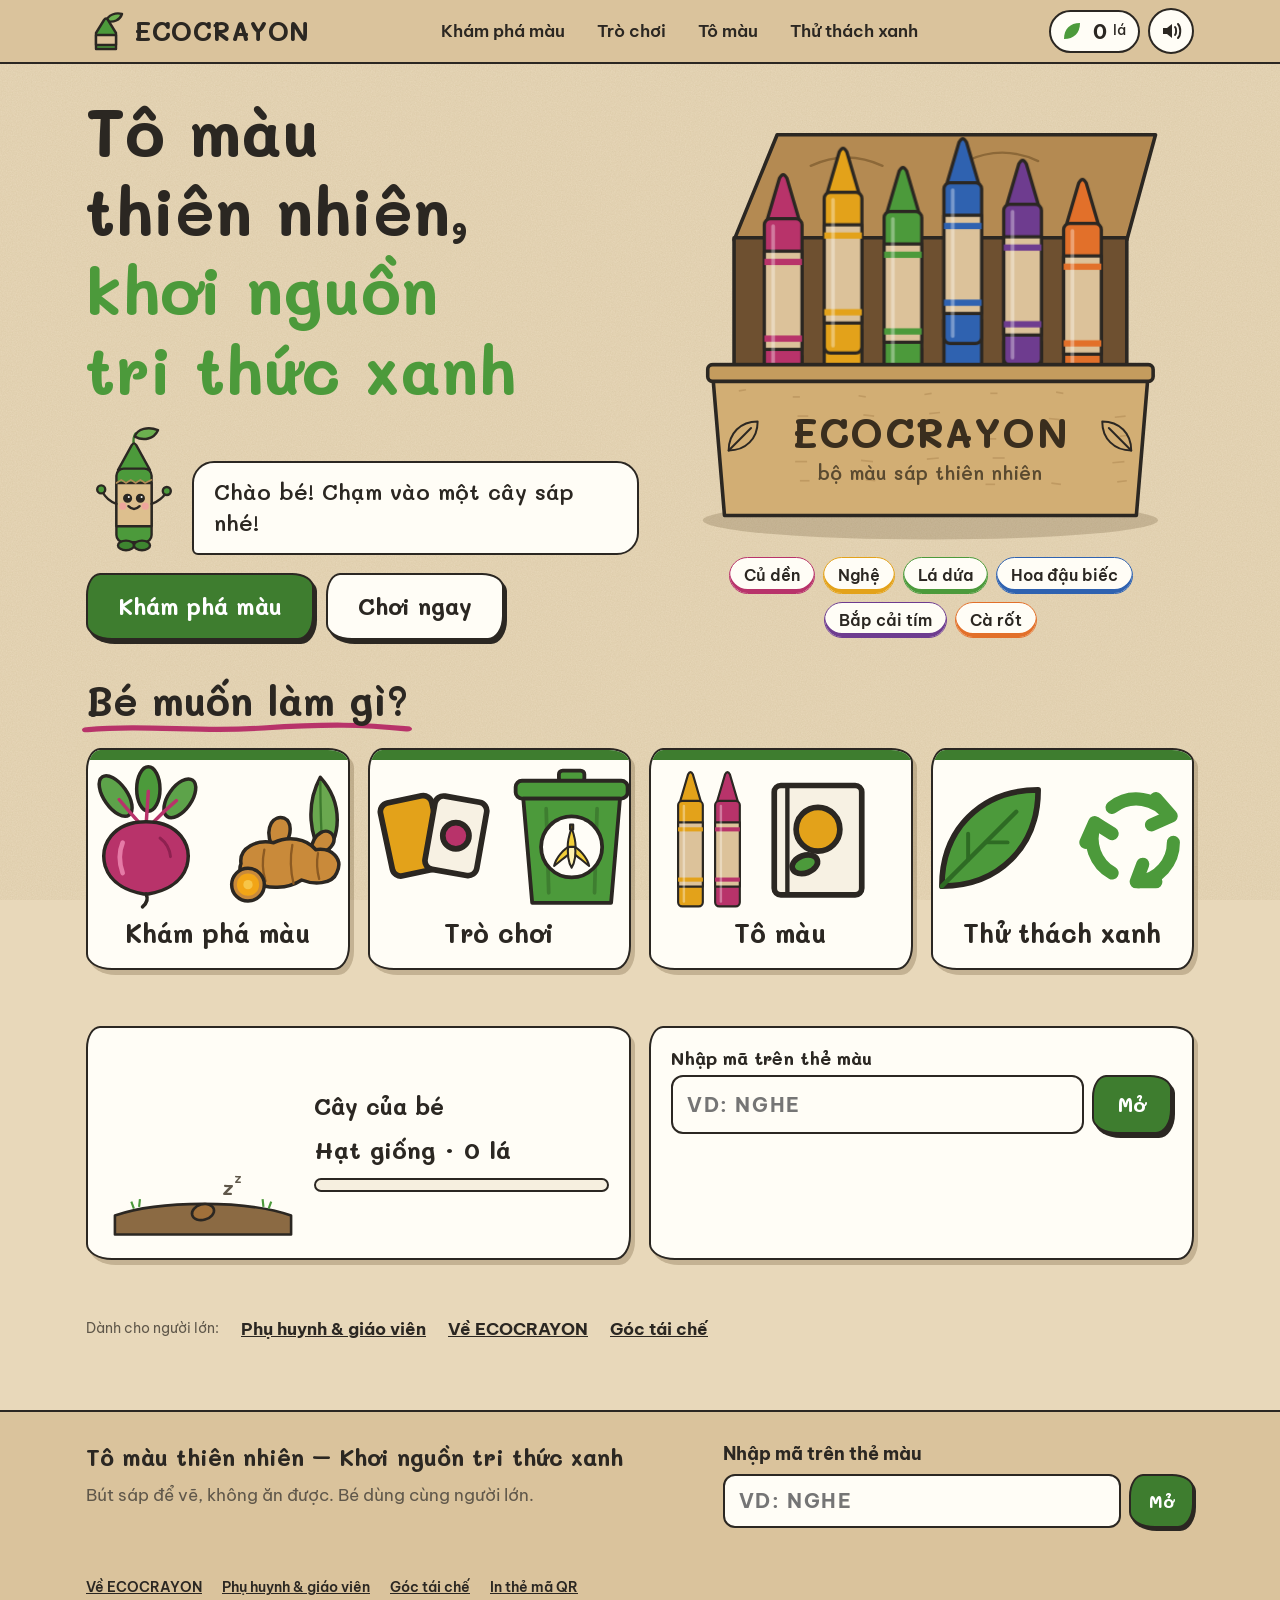
==== commit 28ffef21: "Gộp nút âm thanh: một nút loa bật/tắt nhạc nền và tiếng hiệu ứng - Thêm nhạc nền hộp nhạc tự tạo bằn" ====
--- a/index.html
+++ b/index.html
@@ -31,8 +31,7 @@
         <span class="leafpill-num" id="leaf-count">0</span>
         <span class="leafpill-lbl">lá</span>
       </a>
-      <button class="iconbtn" id="btn-voice" type="button" aria-pressed="false" title="Đọc to"><span class="sr">Đọc to</span></button>
-      <button class="iconbtn" id="btn-sound" type="button" aria-pressed="true" title="Âm thanh"><span class="sr">Âm thanh</span></button>
+      <button class="iconbtn" id="btn-sound" type="button" aria-pressed="true" title="Nhạc và âm thanh"><span class="sr">Nhạc và âm thanh</span></button>
       <button class="iconbtn menubtn" id="btn-menu" type="button" aria-expanded="false" aria-controls="drawer" title="Menu"><span class="sr">Mở menu</span></button>
     </div>
   </div>
--- a/css/style.css
+++ b/css/style.css
@@ -141,10 +141,8 @@
 }
 .iconbtn::before { content: ""; width: 24px; height: 24px; background: var(--ink); -webkit-mask: var(--ico) no-repeat center / contain; mask: var(--ico) no-repeat center / contain; }
 .iconbtn[aria-pressed="false"]::after { content: ""; position: absolute; width: 26px; height: 2.5px; background: var(--bad); transform: rotate(-45deg); border-radius: 2px; }
-#btn-voice { --ico: url("data:image/svg+xml;utf8,<svg xmlns='http://www.w3.org/2000/svg' viewBox='0 0 24 24'><path d='M4 9h4l5-4v14l-5-4H4z' fill='black'/><path d='M16 8c1.5 1.2 1.5 6.8 0 8M19 5c3 3 3 11 0 14' stroke='black' stroke-width='2' fill='none' stroke-linecap='round'/></svg>"); }
-#btn-sound { --ico: url("data:image/svg+xml;utf8,<svg xmlns='http://www.w3.org/2000/svg' viewBox='0 0 24 24'><path d='M9 18V6l11-2v12' stroke='black' stroke-width='2' fill='none'/><circle cx='6' cy='18' r='3' fill='black'/><circle cx='17' cy='16' r='3' fill='black'/></svg>"); }
+#btn-sound { --ico: url("data:image/svg+xml;utf8,<svg xmlns='http://www.w3.org/2000/svg' viewBox='0 0 24 24'><path d='M4 9h4l5-4v14l-5-4H4z' fill='black'/><path d='M16 8c1.5 1.2 1.5 6.8 0 8M19 5c3 3 3 11 0 14' stroke='black' stroke-width='2' fill='none' stroke-linecap='round'/></svg>"); }
 #btn-menu { --ico: url("data:image/svg+xml;utf8,<svg xmlns='http://www.w3.org/2000/svg' viewBox='0 0 24 24'><path d='M4 7h16M4 12h16M4 17h16' stroke='black' stroke-width='2.4' stroke-linecap='round'/></svg>"); }
-body.no-voice #btn-voice { opacity: .45; }
 body.no-voice .say { display: none; }
 
 .say {
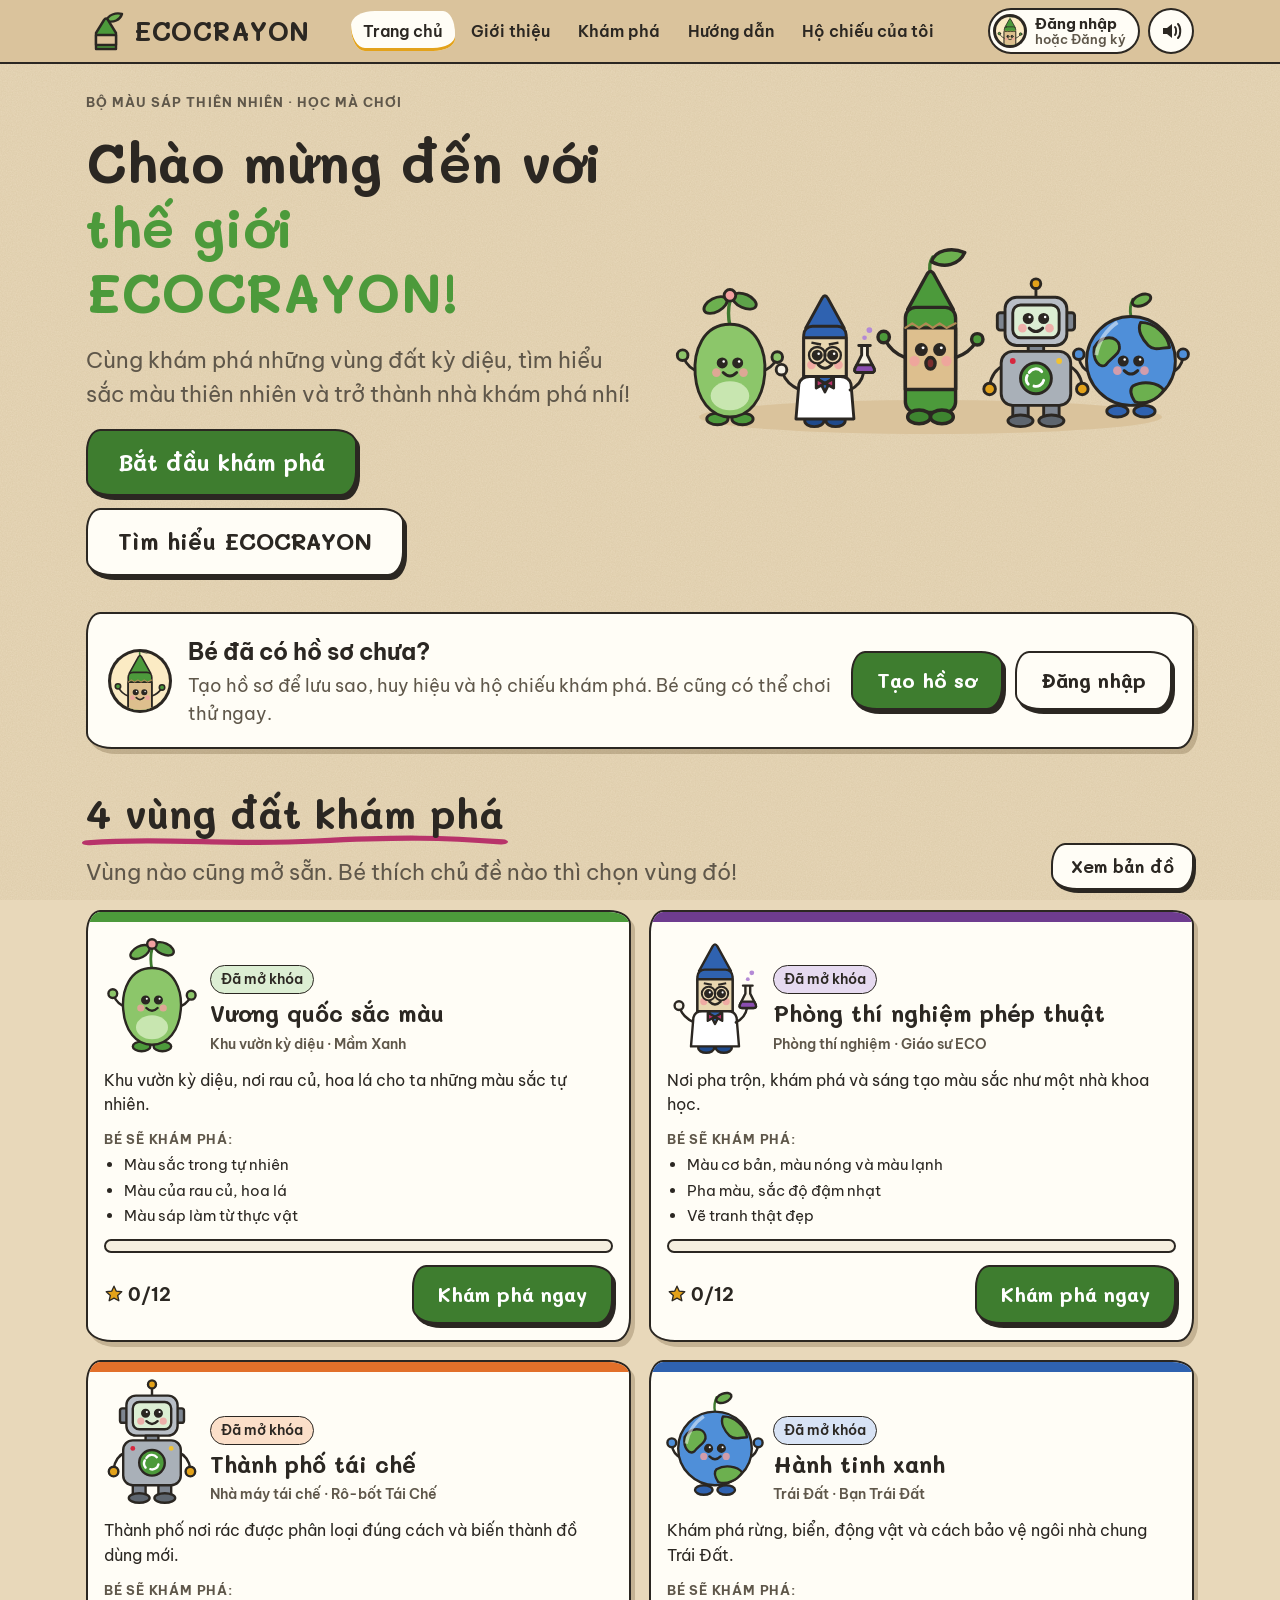
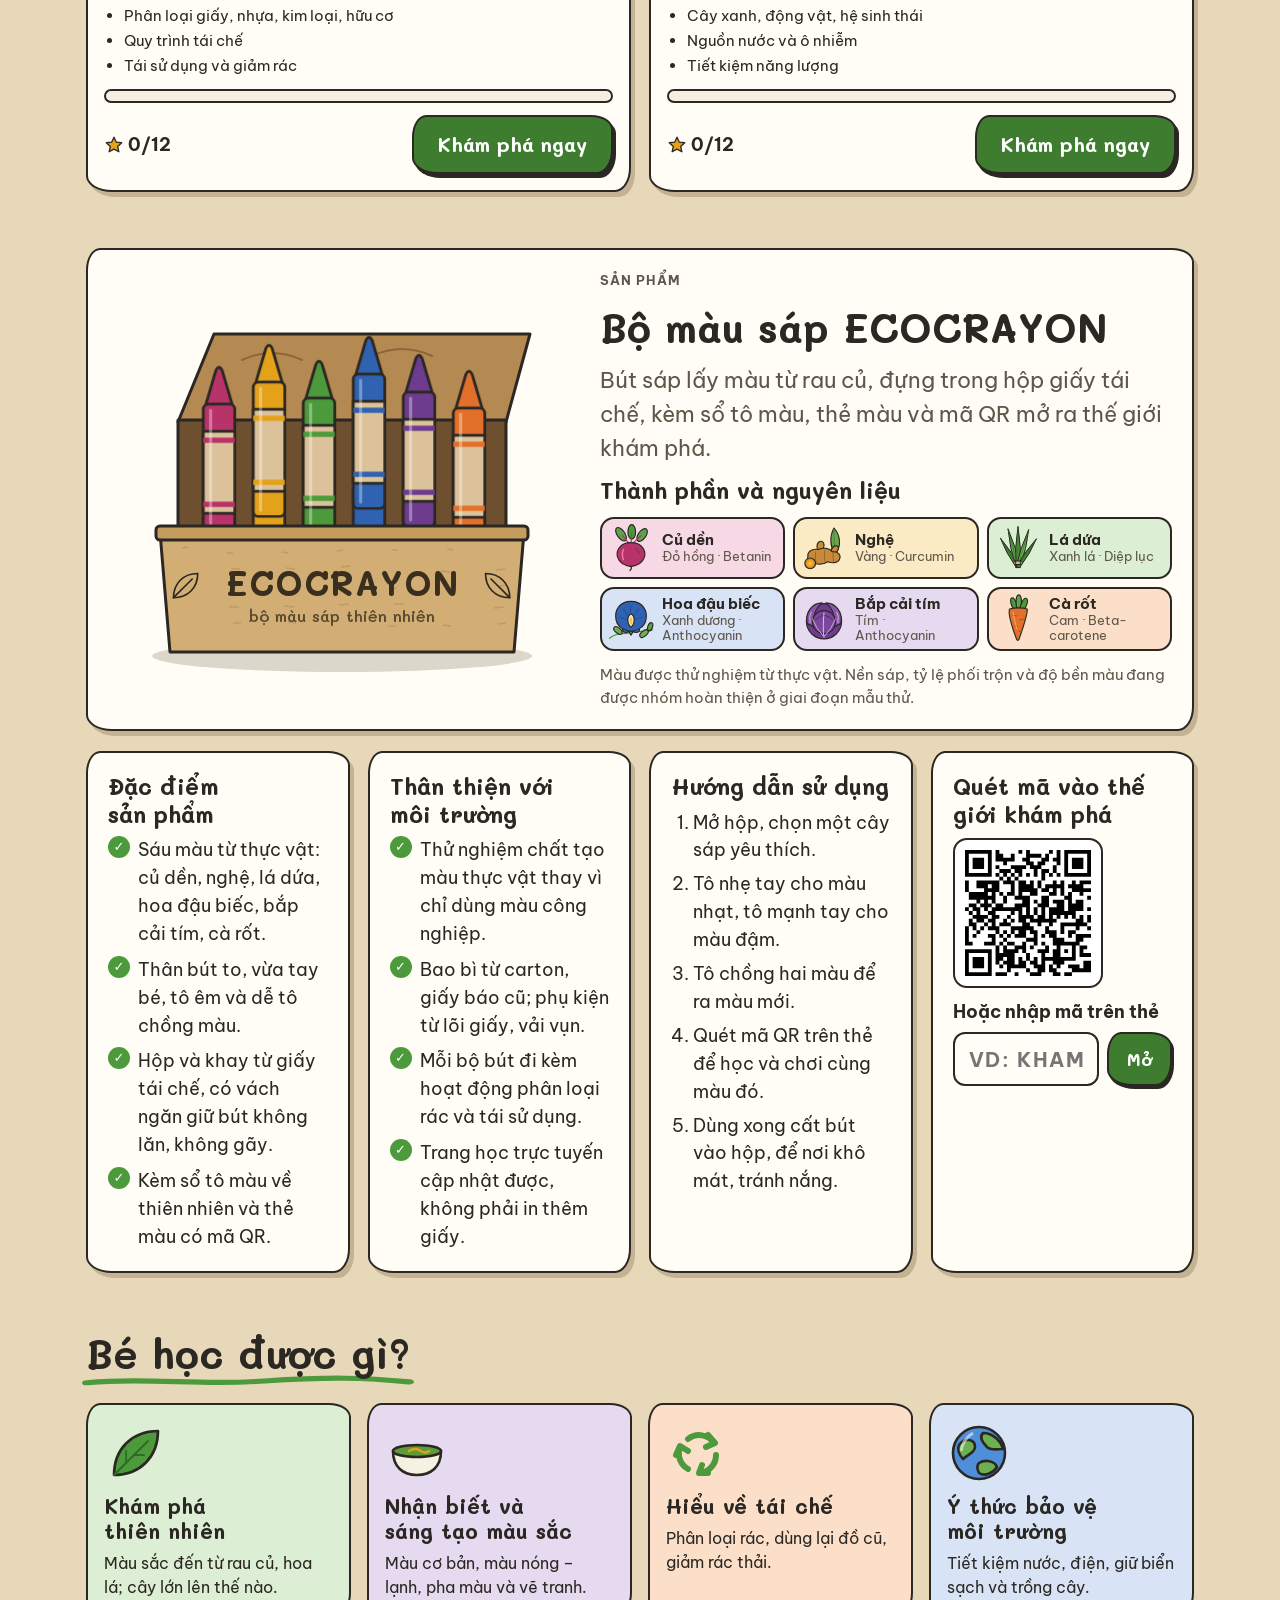
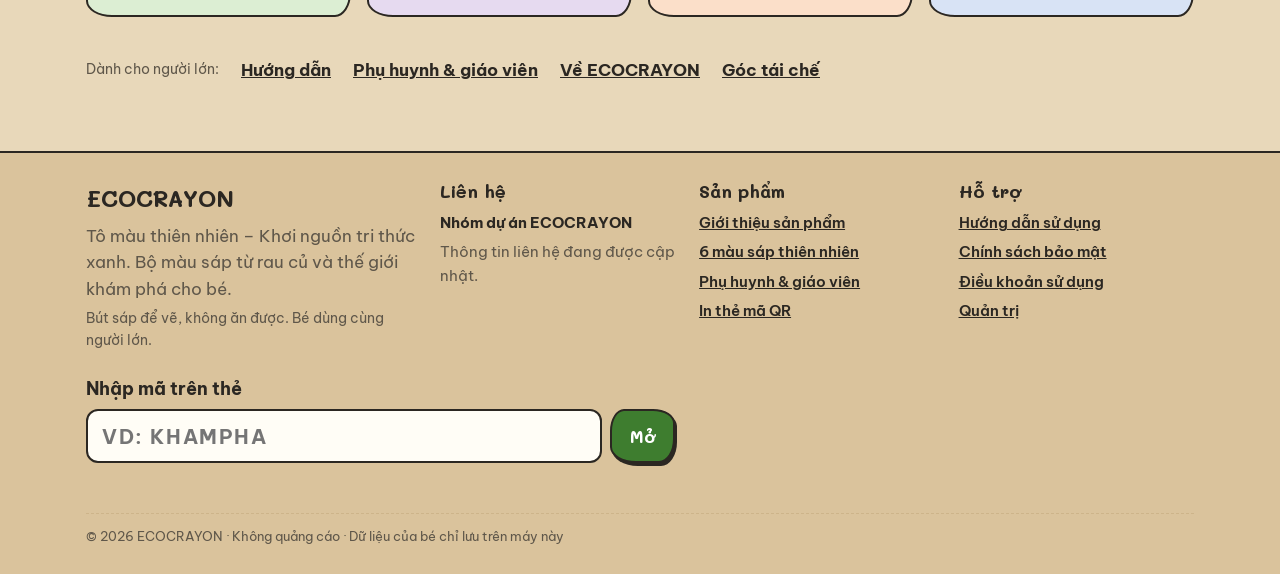
==== commit b712042b: "Thế giới khám phá ECOCRAYON: 4 vùng đất, 12 trò chơi, hộ chiếu, tài khoản, quản trị - Trang chủ mới:" ====
--- a/index.html
+++ b/index.html
@@ -4,11 +4,13 @@
 <meta charset="utf-8">
 <meta name="viewport" content="width=device-width, initial-scale=1, viewport-fit=cover">
 <title>ECOCRAYON</title>
-<meta name="description" content="ECOCRAYON – bộ màu sáp thiên nhiên. Khám phá màu từ rau củ, chơi trò chơi phân loại rác, tô màu và thực hành sống xanh.">
+<meta name="description" content="ECOCRAYON – bộ màu sáp thiên nhiên và thế giới khám phá cho trẻ: 4 vùng đất, 12 trò chơi về màu sắc, tái chế và bảo vệ môi trường, hộ chiếu nhà khám phá.">
+<meta name="theme-color" content="#DAC39C">
 <link rel="preconnect" href="https://fonts.googleapis.com">
 <link rel="preconnect" href="https://fonts.gstatic.com" crossorigin>
 <link rel="stylesheet" href="https://fonts.googleapis.com/css2?family=Be+Vietnam+Pro:wght@400;500;600;700&family=Mali:wght@500;600;700&display=swap">
 <link rel="stylesheet" href="css/style.css">
+<link rel="stylesheet" href="css/world.css">
 </head>
 <body>
 <a class="skip" href="#view">Bỏ qua menu</a>
@@ -20,17 +22,14 @@
       <span class="brand-name">ECOCRAYON</span>
     </a>
     <nav class="mainnav" aria-label="Điều hướng chính">
-      <a href="#vuon-mau" data-nav="mau">Khám phá màu</a>
-      <a href="#tro-choi" data-nav="choi">Trò chơi</a>
-      <a href="#to-mau" data-nav="to">Tô màu</a>
-      <a href="#thu-thach" data-nav="thuthach">Thử thách xanh</a>
+      <a href="#trang-chu" data-nav="home">Trang chủ</a>
+      <a href="#ve-ecocrayon" data-nav="gioithieu">Giới thiệu</a>
+      <a href="#kham-pha" data-nav="khampha">Khám phá</a>
+      <a href="#huong-dan" data-nav="huongdan">Hướng dẫn</a>
+      <a href="#ho-chieu" data-nav="hochieu">Hộ chiếu của tôi</a>
     </nav>
     <div class="topbar-tools">
-      <a class="leafpill" href="#so-cua-be" id="leafpill" aria-label="Sổ của bé">
-        <span class="leafpill-ico" aria-hidden="true"></span>
-        <span class="leafpill-num" id="leaf-count">0</span>
-        <span class="leafpill-lbl">lá</span>
-      </a>
+      <a class="userpill" href="#dang-nhap" id="userpill">Đăng nhập</a>
       <button class="iconbtn" id="btn-sound" type="button" aria-pressed="true" title="Nhạc và âm thanh"><span class="sr">Nhạc và âm thanh</span></button>
       <button class="iconbtn menubtn" id="btn-menu" type="button" aria-expanded="false" aria-controls="drawer" title="Menu"><span class="sr">Mở menu</span></button>
     </div>
@@ -40,16 +39,26 @@
 <div class="drawer" id="drawer" hidden>
   <div class="drawer-panel" role="dialog" aria-label="Menu">
     <a href="#trang-chu">Trang chủ</a>
-    <a href="#vuon-mau">Khám phá màu</a>
-    <a href="#tro-choi">Trò chơi</a>
-    <a href="#to-mau">Tô màu</a>
-    <a href="#thu-thach">Thử thách xanh</a>
-    <a href="#so-cua-be">Sổ của bé</a>
+    <a href="#ve-ecocrayon">Giới thiệu ECOCRAYON</a>
+    <a href="#kham-pha">Khám phá – bản đồ 4 vùng đất</a>
+    <a href="#vung/sac-mau" class="sub">Vương quốc sắc màu</a>
+    <a href="#vung/phep-thuat" class="sub">Phòng thí nghiệm phép thuật</a>
+    <a href="#vung/tai-che" class="sub">Thành phố tái chế</a>
+    <a href="#vung/hanh-tinh" class="sub">Hành tinh xanh</a>
+    <a href="#huong-dan">Hướng dẫn</a>
+    <a href="#ho-chieu">Hộ chiếu của tôi</a>
+    <a href="#bo-suu-tap">Bộ sưu tập</a>
+    <div class="drawer-account" id="drawer-account"></div>
+    <hr>
+    <a href="#tro-choi">Tất cả trò chơi</a>
+    <a href="#vuon-mau">6 bạn màu sáp</a>
+    <a href="#to-mau">Tô màu tự do</a>
+    <a href="#thu-thach">Thử thách xanh ở nhà</a>
     <a href="#tai-che">Góc tái chế</a>
     <hr>
     <a href="#phu-huynh">Phụ huynh &amp; giáo viên</a>
-    <a href="#ve-ecocrayon">Về ECOCRAYON</a>
-    <a href="#ma-qr">In thẻ mã QR (cho nhóm)</a>
+    <a href="#ma-qr">In thẻ mã QR</a>
+    <a href="#quan-tri">Quản trị</a>
   </div>
 </div>
 
@@ -58,32 +67,50 @@
 <footer class="foot">
   <div class="foot-in">
     <div class="foot-brand">
-      <p class="foot-tag">Tô màu thiên nhiên – Khơi nguồn tri thức xanh</p>
-      <p class="foot-note">Bút sáp để vẽ, không ăn được. Bé dùng cùng người lớn.</p>
+      <p class="foot-tag">ECOCRAYON</p>
+      <p class="foot-note">Tô màu thiên nhiên – Khơi nguồn tri thức xanh. Bộ màu sáp từ rau củ và thế giới khám phá cho bé.</p>
+      <p class="foot-note small">Bút sáp để vẽ, không ăn được. Bé dùng cùng người lớn.</p>
     </div>
+    <div class="foot-col">
+      <h2 class="foot-h">Liên hệ</h2>
+      <ul class="foot-list" id="foot-contact"></ul>
+    </div>
+    <nav class="foot-col" aria-label="Sản phẩm">
+      <h2 class="foot-h">Sản phẩm</h2>
+      <ul class="foot-list">
+        <li><a href="#ve-ecocrayon">Giới thiệu sản phẩm</a></li>
+        <li><a href="#vuon-mau">6 màu sáp thiên nhiên</a></li>
+        <li><a href="#phu-huynh">Phụ huynh &amp; giáo viên</a></li>
+        <li><a href="#ma-qr">In thẻ mã QR</a></li>
+      </ul>
+    </nav>
+    <nav class="foot-col" aria-label="Hỗ trợ">
+      <h2 class="foot-h">Hỗ trợ</h2>
+      <ul class="foot-list">
+        <li><a href="#huong-dan">Hướng dẫn sử dụng</a></li>
+        <li><a href="#bao-mat">Chính sách bảo mật</a></li>
+        <li><a href="#dieu-khoan">Điều khoản sử dụng</a></li>
+        <li><a href="#quan-tri">Quản trị</a></li>
+      </ul>
+    </nav>
     <form class="codebox" id="foot-code" autocomplete="off">
-      <label for="foot-code-in">Nhập mã trên thẻ màu</label>
+      <label for="foot-code-in">Nhập mã trên thẻ</label>
       <div class="codebox-row">
-        <input id="foot-code-in" name="code" placeholder="VD: NGHE" maxlength="12" spellcheck="false">
+        <input id="foot-code-in" name="code" placeholder="VD: KHAMPHA" maxlength="12" spellcheck="false">
         <button class="btn btn-sm" type="submit">Mở</button>
       </div>
       <p class="codebox-msg" aria-live="polite"></p>
     </form>
-    <nav class="foot-links" aria-label="Liên kết cuối trang">
-      <a href="#ve-ecocrayon">Về ECOCRAYON</a>
-      <a href="#phu-huynh">Phụ huynh &amp; giáo viên</a>
-      <a href="#tai-che">Góc tái chế</a>
-      <a href="#ma-qr">In thẻ mã QR</a>
-    </nav>
+    <p class="foot-copy">© <span id="foot-year">2026</span> ECOCRAYON · Không quảng cáo · Dữ liệu của bé chỉ lưu trên máy này</p>
   </div>
 </footer>
 
 <nav class="tabbar" aria-label="Điều hướng nhanh">
-  <a href="#vuon-mau" data-nav="mau"><span class="tb-ico" data-ico="mau"></span>Màu</a>
-  <a href="#tro-choi" data-nav="choi"><span class="tb-ico" data-ico="choi"></span>Chơi</a>
-  <a href="#to-mau" data-nav="to"><span class="tb-ico" data-ico="to"></span>Tô</a>
-  <a href="#thu-thach" data-nav="thuthach"><span class="tb-ico" data-ico="thuthach"></span>Thử thách</a>
-  <a href="#so-cua-be" data-nav="so"><span class="tb-ico" data-ico="so"></span>Sổ của bé</a>
+  <a href="#trang-chu" data-nav="home"><span class="tb-ico" data-ico="home"></span><span class="tb-lbl">Trang chủ</span></a>
+  <a href="#kham-pha" data-nav="khampha"><span class="tb-ico" data-ico="khampha"></span><span class="tb-lbl">Khám phá</span></a>
+  <a href="#tro-choi" data-nav="choi"><span class="tb-ico" data-ico="choi"></span><span class="tb-lbl">Trò chơi</span></a>
+  <a href="#ho-chieu" data-nav="hochieu"><span class="tb-ico" data-ico="hochieu"></span><span class="tb-lbl">Hộ chiếu</span></a>
+  <a href="#dang-nhap" data-nav="taikhoan" id="tab-account"><span class="tb-ico"></span><span class="tb-lbl">Hồ sơ</span></a>
 </nav>
 
 <div class="toast" id="toast" role="status" aria-live="polite"></div>
@@ -97,10 +124,19 @@
 
 <script src="js/vendor/qrcode.min.js"></script>
 <script src="js/data.js"></script>
+<script src="js/zones.js"></script>
+<script src="js/content.js"></script>
 <script src="js/art.js"></script>
+<script src="js/art2.js"></script>
+<script src="js/db.js"></script>
 <script src="js/app.js"></script>
+<script src="js/world.js"></script>
+<script src="js/zone-games.js"></script>
 <script src="js/games.js"></script>
 <script src="js/studio.js"></script>
+<script src="js/account.js"></script>
+<script src="js/pages.js"></script>
+<script src="js/admin.js"></script>
 <script>EC.start();</script>
 </body>
 </html>
--- a/css/world.css
+++ b/css/world.css
@@ -0,0 +1,693 @@
+/* ECOCRAYON – giao diện Thế giới khám phá: điều hướng mới, bản đồ, vùng đất, bài học, 12 trò chơi,
+   hộ chiếu, tài khoản, bộ sưu tập, hướng dẫn, quản trị. Dùng chung biến màu với style.css. */
+:root {
+  --chart: #2F62B0;            /* màu biểu đồ một chuỗi (đã kiểm tra tương phản trên nền giấy) */
+  --grid: #E6DCC8;
+  --tag-1: #B8336A; --tag-2: #2F62B0; --tag-3: #E3A21A; --tag-4: #4C9A3B;
+}
+@media (prefers-color-scheme: dark) { :root:not([data-theme="light"]) { --chart: #6A96E0; --grid: #3E372D; } }
+:root[data-theme="dark"] { --chart: #6A96E0; --grid: #3E372D; }
+
+/* ---------- Chuyển trang ---------- */
+@media (prefers-reduced-motion: no-preference) {
+  #view.enter > * { animation: viewIn .35s ease both; }
+  @keyframes viewIn { from { opacity: 0; transform: translateY(10px); } }
+}
+
+/* ---------- Thanh trên ---------- */
+.mainnav a { font-size: 16px; padding: 8px 12px; }
+.userpill {
+  display: inline-flex; align-items: center; gap: 8px; padding: 3px 12px 3px 3px; border: 2px solid var(--ink); border-radius: 999px;
+  background: var(--paper); text-decoration: none; font-weight: 700; font-size: 15px; line-height: 1.15; max-width: 220px; min-height: 46px;
+}
+.userpill .up-txt { display: flex; flex-direction: column; min-width: 0; overflow: hidden; text-overflow: ellipsis; white-space: nowrap; }
+.userpill small { font-weight: 600; font-size: 12.5px; color: var(--ink-soft); display: inline-flex; align-items: center; gap: 3px; }
+.userpill .star-ico { width: 14px; height: 14px; fill: var(--c-nghe); }
+.userpill.pulse { animation: pulse .7s ease; }
+.drawer-panel a.sub { padding-left: 30px; font-size: 17px; }
+.drawer-account { display: flex; flex-direction: column; gap: 4px; }
+.drawer-btn { text-align: left; border: 0; background: none; font-family: var(--font-display); font-weight: 600; font-size: 19px; padding: 10px 12px; border-radius: 12px; cursor: pointer; }
+.drawer-btn:hover { background: var(--paper-2); }
+
+/* ---------- Ảnh đại diện + khung ---------- */
+.avatar { --av: 48px; width: var(--av); height: var(--av); flex: none; border-radius: 50%; display: inline-grid; place-items: center; padding: 3px; background: var(--ink); }
+.avatar-in { width: 100%; height: 100%; border-radius: 50%; overflow: hidden; background: var(--t-nghe); display: grid; place-items: center; }
+.avatar-in .art, .avatar-in img { width: 92%; height: 92%; object-fit: contain; }
+.avatar-in .mascot { width: 100%; height: 100%; }
+.avatar.f-khung-la { background: repeating-conic-gradient(var(--c-la-dua) 0 15deg, #8CC66A 15deg 30deg); padding: 5px; }
+.avatar.f-khung-sao { background: radial-gradient(circle, var(--c-nghe) 60%, #B8841A 61%); padding: 5px; box-shadow: 0 0 0 2px var(--ink); }
+.avatar.f-khung-cau-vong { background: conic-gradient(#D7263D, #E2702A, #F2C230, #4C9A3B, #2F62B0, #6E3C8F, #D7263D); padding: 5px; }
+.avatar.f-khung-vang { background: linear-gradient(135deg, #F7D154, #C8931A 50%, #F7D154); padding: 6px; box-shadow: 0 0 0 2px var(--ink), 0 0 14px rgba(242, 194, 48, .7); }
+
+/* ---------- Chung ---------- */
+.stars { display: inline-flex; gap: 2px; vertical-align: middle; }
+.stars .star-ico { width: 22px; height: 22px; fill: var(--paper-2); color: var(--ink-soft); }
+.stars .st.on .star-ico { fill: var(--c-nghe); color: var(--ink); }
+.chip.on { background: var(--c, var(--ink)); color: var(--on, var(--paper)); }
+.chip.c-la-dua, .chip.c-bap-cai, .chip.c-ca-rot, .chip.c-dau-biec, .chip.c-den, .chip.c-nghe { border-color: var(--c); box-shadow: inset 0 -4px 0 var(--c); text-decoration: none; cursor: pointer; }
+.chip.on.c-la-dua, .chip.on.c-bap-cai, .chip.on.c-ca-rot, .chip.on.c-dau-biec, .chip.on.c-den, .chip.on.c-nghe { box-shadow: none; }
+.chip-xp { background: var(--t-nghe); }
+.chip-best { background: var(--c-den); color: var(--on-den); border-color: var(--c-den); }
+.chip-lock { background: var(--paper-2); border-style: dashed; }
+.chip .stars .star-ico { width: 16px; height: 16px; }
+.meter.sm { height: 10px; display: inline-block; width: 90px; vertical-align: middle; }
+.zonecard .meter > span, .zband .meter > span, .pp-zone .meter > span, .meter.sm > span { background: var(--c, var(--c-la-dua)); }
+.meter.xp > span { background: repeating-linear-gradient(-45deg, var(--c-nghe) 0 10px, color-mix(in srgb, var(--c-nghe) 75%, white) 10px 20px); }
+.meter.energy > span { background: repeating-linear-gradient(-45deg, var(--c-la-dua) 0 10px, #8CC66A 10px 20px); }
+.ticks { list-style: none; padding: 0; margin: 8px 0 0; display: grid; gap: 8px; }
+.ticks li { padding-left: 30px; position: relative; }
+.ticks li::before { content: "✓"; position: absolute; left: 0; top: 0; width: 22px; height: 22px; border-radius: 50%; background: var(--c-la-dua); color: var(--on-la-dua); font-size: 13px; font-weight: 800; display: grid; place-items: center; }
+.steps { margin: 8px 0 0; padding-left: 22px; display: grid; gap: 6px; }
+.g-q { font-family: var(--font-display); font-weight: 700; font-size: clamp(22px, 3vw, 28px); line-height: 1.3; }
+.g-next { justify-content: center; margin-top: 14px; }
+.sw.big { width: 74px; height: 74px; border-radius: 50%; border: 3px solid var(--ink); flex: none; display: inline-block; }
+.checklist { list-style: none; padding: 0; margin: 0; display: grid; gap: 6px; }
+.checklist li { padding-left: 32px; position: relative; }
+.checklist li::before { content: ""; position: absolute; left: 0; top: 2px; width: 22px; height: 22px; border: 2.5px solid var(--ink); border-radius: 7px; background: var(--paper); }
+.checklist li.ok::before { background: var(--good); border-color: var(--good); }
+.checklist li.ok::after { content: "✓"; position: absolute; left: 5px; top: 0; color: var(--paper); font-weight: 800; }
+.checklist li.opt { color: var(--ink-soft); }
+.gate { text-align: center; display: flex; flex-direction: column; align-items: center; gap: 14px; max-width: 640px; margin-inline: auto; }
+.gate > .art { width: 110px; height: 110px; }
+.empty-col { display: flex; align-items: center; gap: 16px; }
+.empty-col .art { width: 80px; flex: none; }
+.zone-title { display: flex; align-items: center; gap: 10px; }
+.zone-title .dot { width: 18px; height: 18px; border-radius: 50%; background: var(--c); border: 2px solid var(--ink); }
+
+/* ---------- Kéo – thả ---------- */
+.drag-ghost { position: fixed; z-index: 80; pointer-events: none; transform: rotate(-6deg) scale(1.05); box-shadow: 6px 10px 0 var(--shadow); margin: 0; opacity: .95; }
+.drag-src { opacity: .35; }
+.drop-hover { outline: 4px dashed var(--c-dau-biec); outline-offset: 4px; transform: scale(1.04); }
+
+/* ---------- Trang chủ ---------- */
+.hero-world .h1 { font-size: clamp(34px, 4.6vw, 54px); }
+.hero-world .h1 span { display: block; }
+.hero-world .h1 .w2 { color: var(--c-la-dua); }
+.hero-world .lead { max-width: 40ch; }
+.cast { display: flex; justify-content: center; align-items: flex-end; gap: 0; padding: 20px 0 10px; position: relative; }
+.cast::before { content: ""; position: absolute; left: 6%; right: 6%; bottom: 6px; height: 34px; border-radius: 50%; background: var(--bg-deep); z-index: -1; }
+.cast > span { display: block; width: 22%; max-width: 140px; margin: 0 -2%; }
+.cast > span .mascot { width: 100%; }
+.cast .cast-2 { width: 26%; max-width: 168px; z-index: 1; }
+@media (prefers-reduced-motion: no-preference) {
+  .cast > span { animation: castIn .7s cubic-bezier(.3, 1.4, .5, 1) both; }
+  .cast .cast-1 { animation-delay: .1s; } .cast .cast-2 { animation-delay: .2s; } .cast .cast-3 { animation-delay: .3s; } .cast .cast-4 { animation-delay: .4s; }
+  .cast > span .mascot { animation: bob 4s ease-in-out infinite; }
+  .cast .cast-1 .mascot { animation-delay: -1s; } .cast .cast-3 .mascot { animation-delay: -2s; } .cast .cast-4 .mascot { animation-delay: -3s; }
+  @keyframes castIn { from { transform: translateY(50px); opacity: 0; } }
+}
+.journey { display: flex; align-items: center; gap: 16px; flex-wrap: wrap; }
+.journey-txt { gap: 2px; flex: 1; min-width: 220px; }
+
+.zonecards { display: grid; gap: 18px; grid-template-columns: repeat(auto-fill, minmax(min(100%, 440px), 1fr)); }
+.zonecard {
+  display: flex; flex-direction: column; gap: 12px; padding: 16px; background: var(--paper); border: 2.5px solid var(--ink);
+  border-radius: var(--r-hand); box-shadow: 4px 5px 0 var(--shadow); position: relative; overflow: hidden; min-width: 0;
+}
+.zonecard::before { content: ""; position: absolute; inset: 0 0 auto 0; height: 10px; background: var(--c); }
+.zonecard.is-done { background: var(--tint); }
+.zc-top { display: flex; gap: 10px; align-items: flex-end; }
+.zc-char { width: 96px; flex: none; }
+.zc-char .mascot { width: 100%; }
+.zc-head { gap: 6px; min-width: 0; }
+.zc-head h3 { font-size: 23px; }
+.zc-status { align-self: flex-start; font-size: 13.5px; padding: 3px 10px; background: var(--tint); }
+.zc-place { font-size: 14px; color: var(--ink-soft); font-weight: 600; }
+.zc-short { font-size: 16px; }
+.zc-label { font-size: 13px; font-weight: 700; text-transform: uppercase; letter-spacing: .06em; color: var(--ink-soft); }
+.zc-learn { margin: 4px 0 0; padding-left: 20px; font-size: 15px; display: grid; gap: 2px; }
+.zc-foot { display: flex; align-items: center; gap: 10px; margin-top: auto; }
+.zc-stars { display: inline-flex; align-items: center; gap: 4px; font-weight: 700; font-variant-numeric: tabular-nums; }
+.zc-stars .star-ico, .mapstats .star-ico, .zband .star-ico { width: 20px; height: 20px; fill: var(--c-nghe); }
+.zc-medal .medal { width: 34px; }
+.zc-foot .btn { margin-left: auto; white-space: nowrap; }
+
+.product { display: grid; grid-template-columns: minmax(0, 0.9fr) minmax(0, 1.1fr); gap: 24px; align-items: center; }
+.product-art .herobox { max-width: 440px; }
+.product-copy { gap: 12px; }
+.ingr { display: grid; grid-template-columns: repeat(auto-fill, minmax(150px, 1fr)); gap: 8px; }
+.ingr-item { display: flex; align-items: center; gap: 8px; padding: 6px 10px 6px 6px; border: 2px solid var(--ink); border-radius: 14px; background: var(--tint); text-decoration: none; min-width: 0; }
+.ingr-item .ing { width: 46px; flex: none; }
+.ingr-item span { display: flex; flex-direction: column; min-width: 0; line-height: 1.2; }
+.ingr-item b { font-size: 15px; }
+.ingr-item small { font-size: 12.5px; color: var(--ink-soft); }
+.product-more { margin-top: 0; }
+.qr-world { display: flex; flex-direction: column; gap: 10px; }
+.qr-box { background: #FFFFFF; border: 2.5px solid var(--ink); border-radius: 14px; padding: 10px; width: 150px; max-width: 100%; }
+.qr-box svg { width: 100%; height: auto; display: block; }
+.edu { display: grid; gap: 16px; grid-template-columns: repeat(auto-fill, minmax(min(100%, 220px), 1fr)); }
+.edu-card { padding: 16px; border: 2.5px solid var(--ink); border-radius: var(--r-hand); background: var(--tint); display: flex; flex-direction: column; gap: 8px; }
+.edu-card .art { width: 64px; height: 64px; }
+.edu-card h3 { font-size: 21px; }
+.edu-card p { font-size: 15.5px; }
+
+/* ---------- Bản đồ ---------- */
+.mapbar { display: flex; align-items: center; gap: 14px; flex-wrap: wrap; padding: 12px 16px; }
+.mapbar-name { gap: 2px; min-width: 0; }
+.mapstats { display: flex; gap: 8px 18px; flex-wrap: wrap; margin-left: auto; font-size: 16px; }
+.mapstats span { display: inline-flex; align-items: center; gap: 4px; }
+.mapstats b { font-family: var(--font-display); font-size: 20px; }
+.mapwrap { border-radius: 40px; }
+.worldmap { width: 100%; height: auto; }
+.mz { cursor: pointer; }
+.mz > g { transition: transform .2s ease; transform-box: fill-box; transform-origin: center; }
+.mz:hover > g, .mz:focus-visible > g { transform: translateY(-6px) scale(1.02); }
+.mz:focus-visible { outline: none; }
+.mz:focus-visible .mz-plate rect { stroke: var(--c-dau-biec); stroke-width: 6; }
+.mz-name { font-family: var(--font-display); font-weight: 700; font-size: 21px; fill: #2B2722; }
+.mz-sub { font-family: var(--font-body); font-weight: 600; font-size: 15px; fill: #5F574A; }
+.mz-new { font-family: var(--font-body); font-weight: 800; font-size: 14px; fill: #FFFFFF; }
+@media (prefers-reduced-motion: no-preference) {
+  .mz-bubbles circle, .mz-smoke circle { animation: rise2 3s ease-in-out infinite; }
+  .mz-bubbles circle:nth-child(2), .mz-smoke circle:nth-child(2) { animation-delay: -1s; }
+  .mz-bubbles circle:nth-child(3), .mz-smoke circle:nth-child(3) { animation-delay: -2s; }
+  .mz-balloon { animation: bob 5s ease-in-out infinite; }
+  .mz-mill { animation: spin 6s linear infinite; }
+  .mz-boat { animation: bob 3.5s ease-in-out infinite; }
+  @keyframes rise2 { 50% { transform: translateY(-8px); opacity: .7; } }
+}
+.map-more { justify-content: center; }
+@media (max-width: 640px) { .mz-sub { display: none; } .mz-name { font-size: 26px; } }
+
+/* ---------- Trang vùng đất ---------- */
+.zband { background: var(--tint); border-bottom: 2.5px solid var(--ink); }
+.zband-in { display: grid; grid-template-columns: minmax(0, 1fr) minmax(0, 0.9fr); gap: 24px; align-items: center; padding-block: 22px 26px; }
+.zband-copy { gap: 10px; min-width: 0; }
+.zband .h1 { font-size: clamp(36px, 5.6vw, 60px); }
+.zband-stats .chip { display: inline-flex; align-items: center; gap: 4px; }
+.zband-guide { min-width: 0; }
+.zband-guide .mascot-row .mascot { width: 130px; }
+.zchar-name { margin-top: 6px; font-size: 15px; color: var(--ink-soft); padding-left: 6px; }
+.storybook { background: var(--paper); }
+.story-panels { list-style: none; margin: 0; padding: 0; display: grid; grid-template-columns: repeat(3, 1fr); gap: 12px; counter-reset: sp; }
+.story-panels li { display: flex; gap: 10px; align-items: flex-start; padding: 12px; border: 2px dashed var(--line); border-radius: 14px; background: var(--paper-2); }
+.sp-n { width: 34px; height: 34px; border-radius: 50%; background: var(--c); color: var(--on); border: 2px solid var(--ink); display: grid; place-items: center; font-family: var(--font-display); font-weight: 700; flex: none; }
+.story-panels p { font-family: var(--font-display); font-weight: 600; font-size: 18px; line-height: 1.4; }
+.lessoncards { display: grid; gap: 14px; grid-template-columns: repeat(auto-fill, minmax(min(100%, 190px), 1fr)); }
+.lessoncard {
+  display: flex; flex-direction: column; gap: 8px; padding: 12px; background: var(--paper); border: 2.5px solid var(--ink); border-radius: 18px;
+  text-decoration: none; position: relative; min-width: 0; transition: transform .15s;
+}
+.lessoncard:hover { transform: translateY(-3px); }
+.lessoncard.seen { background: var(--tint); }
+.lc-n { position: absolute; top: 8px; left: 8px; width: 30px; height: 30px; border-radius: 50%; background: var(--c); color: var(--on); border: 2px solid var(--ink); display: grid; place-items: center; font-weight: 800; font-size: 14px; z-index: 1; }
+.lc-art { height: 96px; display: grid; place-items: center; }
+.lc-art .art, .lc-art img { max-height: 96px; width: auto; max-width: 100%; }
+.lessoncard b { font-family: var(--font-display); font-size: 18px; line-height: 1.25; }
+.lc-seen { font-size: 13px; font-weight: 700; color: var(--good); }
+.lc-seen.new { color: var(--ink-soft); }
+.gamecard .eyebrow { margin-bottom: 2px; }
+.gc-meta { margin-top: 8px; gap: 8px; }
+.challenge { display: flex; align-items: center; gap: 18px; flex-wrap: wrap; background: var(--tint); }
+.ch-ico .art { width: 90px; height: 90px; }
+.ch-copy { gap: 6px; flex: 1; min-width: 220px; }
+.zreward { display: flex; gap: 20px; align-items: center; flex-wrap: wrap; }
+.zr-medal .medal { width: 130px; }
+.medal:not(.got) .medal-ico { filter: grayscale(1); opacity: .4; }
+.other-zones { margin-top: 18px; }
+
+/* Hiệu ứng mở khóa vùng đất */
+.unlock-fx { position: fixed; inset: 0; z-index: 88; display: grid; place-items: center; overflow: hidden; cursor: pointer; }
+.unlock-door { position: absolute; top: 0; bottom: 0; width: 50%; background: var(--c); border: 3px solid var(--ink); }
+.unlock-door.l { left: 0; } .unlock-door.r { right: 0; }
+.unlock-card { position: relative; background: var(--paper); border: 3px solid var(--ink); border-radius: var(--r-hand); padding: 20px 28px; text-align: center; box-shadow: 6px 8px 0 var(--shadow); }
+.unlock-card .mascot { width: 120px; margin: 0 auto; }
+.unlock-card h2 { font-size: clamp(26px, 5vw, 40px); }
+@media (prefers-reduced-motion: no-preference) {
+  .unlock-door.l { animation: doorL 1.2s .9s ease-in forwards; } .unlock-door.r { animation: doorR 1.2s .9s ease-in forwards; }
+  .unlock-card { animation: cardOut 2.4s ease forwards; }
+  @keyframes doorL { to { transform: translateX(-102%); } }
+  @keyframes doorR { to { transform: translateX(102%); } }
+  @keyframes cardOut { 0% { transform: scale(.6); opacity: 0; } 15% { transform: scale(1.05); opacity: 1; } 70% { transform: scale(1); opacity: 1; } 100% { transform: scale(.9); opacity: 0; } }
+  .unlock-fx { animation: fxOut 2.6s steps(1) forwards; }
+  @keyframes fxOut { 99% { visibility: visible; } 100% { visibility: hidden; } }
+}
+@media (prefers-reduced-motion: reduce) { .unlock-door { display: none; } .unlock-fx { background: rgba(20, 14, 6, .4); } }
+
+/* ---------- Bài học ---------- */
+.lesson-wrap { max-width: 860px; }
+.crumbs span { color: var(--ink-soft); }
+.lessonpage { display: flex; flex-direction: column; gap: 16px; }
+.lp-head { gap: 8px; }
+.lp-vis { background: var(--tint); border: 2px dashed var(--line); border-radius: 18px; padding: 16px; display: grid; place-items: center; }
+.lp-vis .lvis { width: 100%; max-width: 420px; height: auto; }
+.lesson-img { max-width: 100%; max-height: 320px; border-radius: 12px; }
+.lvis-row { display: flex; flex-wrap: wrap; gap: 14px; justify-content: center; align-items: center; }
+.lvis-row > span { width: 104px; }
+.lvis-row .art { width: 100%; height: auto; }
+.lvis-bins { display: grid; grid-template-columns: repeat(4, 1fr); gap: 10px; width: 100%; max-width: 480px; text-align: center; font-family: var(--font-display); font-weight: 700; }
+.lp-text { display: flex; gap: 12px; align-items: flex-start; }
+.lp-text p { flex: 1; font-size: clamp(19px, 2.4vw, 22px); line-height: 1.6; }
+.lp-audio { width: 100%; }
+.lp-quiz { border-top: 2px dashed var(--line); padding-top: 14px; display: flex; flex-direction: column; gap: 12px; }
+.lp-quiz .qopts { margin-top: 0; }
+
+/* ---------- Khung trò chơi ---------- */
+.gameband { background: var(--tint); border-bottom: 2.5px solid var(--ink); }
+.gameband-in { padding-block: 14px 16px; display: flex; flex-direction: column; gap: 6px; }
+.gameband-desc { font-size: 17px; color: var(--ink-soft); }
+.gshell { display: flex; flex-direction: column; gap: 14px; }
+.gtop { display: flex; align-items: center; gap: 14px; position: sticky; top: 66px; z-index: 5; background: var(--bg); padding: 8px 0; }
+.gbar { flex: 1; height: 18px; border: 2.5px solid var(--ink); border-radius: 999px; background: var(--paper); overflow: hidden; }
+.gbar > span { display: block; height: 100%; width: 0; background: repeating-linear-gradient(-45deg, var(--c) 0 12px, color-mix(in srgb, var(--c) 75%, white) 12px 24px); transition: width .4s ease; }
+.gscore { font-size: 21px; white-space: nowrap; }
+.gscore.bump { animation: pulse .5s ease; }
+.gstage { min-height: 200px; }
+.fx-good { animation: fxGood .6s ease; }
+.fx-bad { animation: shake .45s ease; }
+@keyframes fxGood { 40% { transform: scale(1.06); box-shadow: 0 0 0 6px var(--good); } }
+
+/* Kết quả */
+.result { text-align: center; display: flex; flex-direction: column; align-items: center; gap: 12px; max-width: 640px; margin-inline: auto; }
+.result-stars { display: flex; gap: 10px; }
+.rstar .star-ico { width: 72px; height: 72px; fill: var(--paper-2); color: var(--ink-soft); }
+.rstar.on .star-ico { fill: var(--c-nghe); color: var(--ink); }
+@media (prefers-reduced-motion: no-preference) {
+  .rstar.on { animation: starPop .5s cubic-bezier(.3, 1.6, .5, 1) both; animation-delay: calc(var(--d) * .25s); }
+  @keyframes starPop { from { transform: scale(0) rotate(-40deg); } }
+}
+.result-score { font-family: var(--font-display); font-size: 24px; }
+.result-score b { font-size: 40px; }
+.result-chips { justify-content: center; }
+.result-actions { justify-content: center; }
+.star-rule { border-collapse: collapse; font-size: 14px; color: var(--ink-soft); }
+.star-rule td { padding: 2px 8px; text-align: left; }
+.star-rule .star-ico { width: 16px; height: 16px; }
+
+/* 1. Giải cứu màu sắc */
+.rescue { display: grid; grid-template-columns: minmax(0, 0.9fr) minmax(0, 1.1fr); gap: 22px; align-items: center; }
+.rescue-art { position: relative; display: grid; place-items: center; background: var(--paper-2); border-radius: 22px; padding: 18px; border: 2px dashed var(--line); }
+.rescue-art > .art, .rescue-art > img { width: 100%; max-width: 260px; height: auto; transition: filter 1s ease; }
+.rescue-art.grey > .art, .rescue-art.grey > img { filter: grayscale(1) brightness(1.15) contrast(.8); }
+.rescue-art.restored { background: var(--tint); border-style: solid; border-color: var(--c); }
+.sparkles { position: absolute; inset: 0; pointer-events: none; }
+.rescue-art.restored .sparkles { background: radial-gradient(circle at 20% 25%, #F2C230 0 5px, transparent 6px), radial-gradient(circle at 80% 20%, #E57AA6 0 4px, transparent 5px), radial-gradient(circle at 75% 80%, #5B9BD5 0 5px, transparent 6px), radial-gradient(circle at 22% 78%, #8CC66A 0 4px, transparent 5px); animation: pulse .8s ease 2; }
+.rescue-side { gap: 12px; min-width: 0; }
+.swatchbtns { display: grid; gap: 10px; }
+.swbtn { display: flex; align-items: center; gap: 12px; min-height: 60px; padding: 8px 16px 8px 8px; border: 2.5px solid var(--ink); border-radius: 18px; background: var(--paper); cursor: pointer; font-family: var(--font-display); font-weight: 700; font-size: 22px; text-align: left; }
+.swbtn .blob { width: 44px; height: 44px; border-radius: 50%; background: var(--sw); border: 2.5px solid var(--ink); flex: none; }
+.swbtn:hover:not(:disabled) { transform: translateY(-2px); }
+.swbtn.right { box-shadow: 0 0 0 4px var(--good); }
+.swbtn.wrong { opacity: .45; text-decoration: line-through; }
+.swbtn:disabled { cursor: default; }
+
+/* 2. Ai đang trốn trong khu vườn? */
+.clue { display: flex; align-items: center; gap: 12px; flex-wrap: wrap; margin-bottom: 14px; }
+.clue .g-q { flex: 1; min-width: 220px; }
+.garden { display: grid; grid-template-columns: repeat(4, 1fr); gap: 12px; padding: 14px; border-radius: 22px; background: color-mix(in srgb, var(--c-la-dua) 18%, var(--paper)); border: 2.5px solid var(--ink); }
+.plot { position: relative; aspect-ratio: 1; border: 0; background: #A97F54; border-radius: 18px; cursor: pointer; overflow: hidden; padding: 0; box-shadow: inset 0 -10px 0 rgba(0, 0, 0, .15); }
+.plot-item { position: absolute; left: 15%; right: 15%; top: 18%; transition: transform .4s cubic-bezier(.3, 1.5, .5, 1); }
+.plot-item .art { width: 100%; height: auto; }
+.plot-bush { position: absolute; left: -4%; right: -4%; bottom: -6%; transition: transform .4s ease; }
+.plot-bush .art { width: 100%; height: auto; }
+.plot-name { position: absolute; left: 4px; right: 4px; bottom: 6px; background: var(--paper); border: 2px solid var(--ink); border-radius: 10px; font-weight: 700; font-size: 14px; padding: 2px 4px; opacity: 0; transition: opacity .3s; }
+.plot.open .plot-item { transform: translateY(-14%); }
+.plot.open .plot-bush { transform: translateY(70%); }
+.plot.open .plot-name { opacity: 1; }
+.plot.open:not(.found) { filter: saturate(.5); }
+.plot.found { box-shadow: 0 0 0 5px var(--good); }
+.plot:disabled { cursor: default; }
+.plot.hint { animation: wiggle 1s ease infinite; }
+@keyframes wiggle { 25% { transform: rotate(-3deg); } 75% { transform: rotate(3deg); } }
+.charcard { display: flex; gap: 14px; align-items: center; margin-top: 14px; background: var(--tint); }
+.charcard > .art { width: 90px; flex: none; }
+
+/* 3. Ghép đôi */
+.match-wrap { display: flex; flex-direction: column; gap: 10px; }
+.matchboard { display: grid; grid-template-columns: 1fr 1fr; gap: 18px; }
+.mcol { display: grid; gap: 10px; align-content: start; }
+.mcard { position: relative; display: flex; align-items: center; gap: 10px; min-height: 78px; padding: 8px 12px; border: 2.5px solid var(--ink); border-radius: 16px; background: var(--paper); cursor: pointer; font-weight: 700; font-size: 18px; text-align: left; }
+.mcard .art { width: 58px; height: 58px; flex: none; }
+.m-sw { width: 46px; height: 46px; border-radius: 50%; border: 2.5px solid var(--ink); flex: none; }
+.m-text { font-family: var(--font-display); font-size: 21px; }
+.mcard.sel { box-shadow: 0 0 0 4px var(--c-dau-biec); transform: translateY(-2px); }
+.mcard.paired { background: var(--tint); cursor: default; }
+.mcard[data-tag]::after { content: attr(data-tag); position: absolute; top: -10px; right: -10px; width: 28px; height: 28px; border-radius: 50%; background: var(--tag-1); color: #FFFFFF; border: 2px solid var(--ink); display: grid; place-items: center; font-size: 14px; font-weight: 800; }
+.mcard[data-tag="2"]::after { background: var(--tag-2); } .mcard[data-tag="3"]::after { background: var(--tag-3); color: #2B2722; } .mcard[data-tag="4"]::after { background: var(--tag-4); }
+
+/* 4. Nhà pha màu tài ba */
+.mixlab { display: flex; flex-direction: column; gap: 14px; }
+.mx-order { display: flex; align-items: center; gap: 14px; }
+.mx-bench { display: grid; grid-template-columns: minmax(0, 1.3fr) minmax(0, 1fr); gap: 18px; align-items: center; }
+.pots { display: grid; grid-template-columns: repeat(auto-fill, minmax(84px, 1fr)); gap: 10px; }
+.pot-btn { border: 0; background: none; cursor: grab; display: flex; flex-direction: column; align-items: center; gap: 4px; font-weight: 700; font-size: 15px; touch-action: none; user-select: none; -webkit-user-select: none; padding: 4px; border-radius: 14px; }
+.pot-btn .pot { width: 66px; height: auto; transition: transform .2s; }
+.pot-btn:hover .pot { transform: translateY(-5px) rotate(-6deg); }
+.mx-beaker { display: flex; flex-direction: column; align-items: center; gap: 8px; padding: 10px; border-radius: 20px; border: 2.5px dashed var(--ink-soft); }
+.mx-beaker .beaker { width: 150px; --lab: rgba(255, 255, 255, 0); }
+.mx-beaker.pour { animation: pulse .4s ease; }
+.mx-beaker.bubble .beaker { animation: wiggle .5s ease 2; }
+.mx-slots { display: flex; align-items: center; gap: 6px; font-weight: 800; }
+.mx-chip { padding: 4px 10px; border: 2px solid var(--ink); border-radius: 999px; font-size: 14px; font-weight: 700; background: var(--paper); box-shadow: inset 14px 0 0 var(--sw); padding-left: 22px; }
+.mx-chip.empty { box-shadow: none; padding-left: 12px; border-style: dashed; color: var(--ink-soft); }
+
+/* 5. Săn tìm màu sắc */
+.hunt-ask { display: flex; align-items: center; gap: 14px; margin-bottom: 14px; }
+.hunt-ask .score { margin-left: auto; }
+.huntgrid { display: grid; grid-template-columns: repeat(3, 1fr); gap: 12px; }
+.hitem { display: flex; flex-direction: column; align-items: center; gap: 6px; padding: 10px 6px; border: 2.5px solid var(--ink); border-radius: 18px; background: var(--paper); cursor: pointer; font-weight: 700; font-size: 16px; line-height: 1.2; text-align: center; transition: transform .15s; }
+.hitem .art { width: 84px; height: 84px; }
+.hitem:hover:not(:disabled) { transform: translateY(-3px); }
+.hitem.is-yes { background: var(--tint); box-shadow: 0 0 0 4px var(--c); }
+.hitem.is-yes::after { content: "✓"; font-weight: 800; color: var(--good); }
+
+/* 6. Họa sĩ nhí */
+.st-wide { grid-column: 1 / -1; }
+.st-progress { display: flex; flex-direction: column; gap: 6px; }
+
+/* 7. Cứu nhà máy tái chế */
+.factory-wrap { display: flex; flex-direction: column; align-items: center; gap: 6px; margin-bottom: 14px; }
+.factory .factory-scene { width: min(520px, 100%); height: auto; transition: filter .8s ease; }
+.fac-cap { font-family: var(--font-display); font-weight: 700; font-size: 19px; }
+@media (prefers-reduced-motion: no-preference) { .gear.run { animation: spin 3s linear infinite; } }
+.binbox small { display: block; }
+.gstage .bins { margin-top: 14px; }
+
+/* 8. Nhà phát minh tí hon */
+.invent { display: grid; gap: 14px; grid-template-columns: minmax(0, 1fr) minmax(0, 1fr); }
+.invent > .shelf, .invent > #inv-out { grid-column: 1 / -1; }
+.inv-order { display: flex; align-items: center; gap: 14px; }
+.inv-sil { width: 110px; flex: none; }
+.inv-sil .art { width: 100%; height: auto; filter: brightness(0) opacity(.25); transition: filter .8s ease; }
+.inv-sil.made .art { filter: none; animation: pulse .6s ease; }
+.inv-bench { display: flex; flex-direction: column; align-items: center; gap: 10px; text-align: center; }
+.inv-bench.working { animation: wiggle .35s ease 2; }
+.inv-slots { display: flex; align-items: center; gap: 8px; }
+.inv-slot { width: 96px; min-height: 96px; border: 2.5px solid var(--ink); border-radius: 16px; background: var(--paper); display: flex; flex-direction: column; align-items: center; justify-content: center; padding: 4px; }
+.inv-slot .art { width: 60px; height: 60px; }
+.inv-slot small { font-size: 13px; font-weight: 700; line-height: 1.1; text-align: center; }
+.inv-slot.empty { border-style: dashed; color: var(--ink-soft); font-size: 28px; font-weight: 800; }
+.plus { font-size: 26px; }
+.shelf { display: grid; grid-template-columns: repeat(auto-fill, minmax(104px, 1fr)); gap: 10px; }
+.mat { display: flex; flex-direction: column; align-items: center; gap: 4px; padding: 8px 4px; border: 2.5px solid var(--ink); border-radius: 16px; background: var(--paper); cursor: pointer; font-weight: 700; font-size: 15px; line-height: 1.2; text-align: center; }
+.mat .art { width: 60px; height: 60px; }
+.mat.picked { background: var(--tint); box-shadow: 0 0 0 4px var(--c); transform: translateY(-3px); }
+.mat.hint { animation: wiggle 1s ease infinite; box-shadow: 0 0 0 4px var(--c-nghe); }
+.inv-bonus { display: flex; align-items: center; gap: 10px; }
+.inv-bonus .art { width: 54px; height: 54px; flex: none; }
+
+/* 9, 12, thử thách: câu hỏi */
+.quiz-tf .tfopts { display: grid; grid-template-columns: 1fr 1fr; gap: 14px; margin-top: 18px; }
+.tfbtn { min-height: 84px; font-size: 28px; }
+.tf-yes { --c: var(--c-la-dua); --on: var(--on-la-dua); }
+.tf-yes::before { content: "✓"; font-size: 32px; }
+.tf-no { --c: var(--c-den); --on: var(--on-den); }
+.tf-no::before { content: "✗"; font-size: 32px; }
+.tfbtn.right { box-shadow: 0 0 0 5px var(--good), 3px 4px 0 var(--ink); }
+.tfbtn.wrong { opacity: .5; }
+.qopts.qpics { grid-template-columns: repeat(auto-fit, minmax(150px, 1fr)); }
+.qpics .qopt { flex-direction: column; justify-content: center; text-align: center; min-height: 150px; }
+.qopt .art { width: 64px; height: 64px; flex: none; }
+.qpics .qopt .art { width: 84px; height: 84px; }
+.hero-top { display: flex; align-items: center; gap: 14px; margin-bottom: 14px; }
+.hero-top .mascot { width: 90px; flex: none; }
+
+/* 10. Giải cứu đại dương */
+.ocean { position: relative; aspect-ratio: 8 / 5; border: 3px solid var(--ink); border-radius: 22px; overflow: hidden; background-color: #6E8C7A; transition: background-color 1s ease; touch-action: manipulation; }
+.ocean .seabed { position: absolute; inset: 0; width: 100%; height: 100%; }
+.oc { position: absolute; width: clamp(56px, 13%, 104px); aspect-ratio: 1; transform: translate(-50%, -50%); border: 0; background: rgba(255, 255, 255, .18); border-radius: 50%; padding: 6px; cursor: pointer; display: grid; place-items: center; }
+.oc .art { width: 100%; height: 100%; }
+.oc-trash { background: rgba(255, 255, 255, .28); }
+.oc .trap { position: absolute; inset: -4px; }
+.oc .trap .art { width: 100%; height: 100%; }
+@media (prefers-reduced-motion: no-preference) {
+  .oc { animation: float 4s ease-in-out infinite; animation-delay: var(--d, 0s); }
+  @keyframes float { 50% { transform: translate(-50%, calc(-50% - 8px)) rotate(4deg); } }
+}
+.oc.collected { animation: flyUp .7s ease forwards; pointer-events: none; }
+@keyframes flyUp { to { transform: translate(-50%, -260%) scale(.3); opacity: 0; } }
+.oc.freed .trap { animation: netOff .6s ease forwards; }
+@keyframes netOff { to { transform: translateY(120%) rotate(30deg); opacity: 0; } }
+.oc.freed { background: rgba(255, 255, 255, .5); box-shadow: 0 0 0 4px var(--good); }
+.ocean.clean .oc-free, .ocean.clean .oc-trapped { animation: bob 1.2s ease-in-out infinite; }
+.ocean-legend { margin-top: 10px; }
+
+/* 11. Xây dựng khu rừng xanh */
+.forest { position: relative; aspect-ratio: 8 / 5; border: 3px solid var(--ink); border-radius: 22px; overflow: hidden; }
+.forest-bg { position: absolute; inset: 0; width: 100%; height: 100%; }
+.slot { position: absolute; width: clamp(54px, 12%, 96px); aspect-ratio: 1; transform: translate(-50%, -50%); border: 3px dashed rgba(43, 39, 34, .7); border-radius: 50%; background: rgba(255, 255, 255, .55); cursor: pointer; display: grid; place-items: center; padding: 4px; }
+.slot-hint { font-size: 28px; font-weight: 800; color: rgba(43, 39, 34, .7); }
+.slot.filled { border: 0; background: transparent; }
+.slot.filled .art { width: 100%; height: 100%; }
+@media (prefers-reduced-motion: no-preference) { .slot.filled .art { animation: popin .5s cubic-bezier(.3, 1.6, .5, 1) both; } .forest.alive .slot-troi.filled { animation: bob 2s ease-in-out infinite; } }
+.forest.alive { box-shadow: 0 0 0 5px var(--good); }
+.forest-help { margin: 10px 0; }
+.palette { display: grid; grid-template-columns: repeat(auto-fill, minmax(96px, 1fr)); gap: 10px; }
+.pal { display: flex; flex-direction: column; align-items: center; gap: 4px; padding: 6px 4px; border: 2.5px solid var(--ink); border-radius: 16px; background: var(--paper); cursor: grab; font-weight: 700; font-size: 15px; touch-action: none; user-select: none; -webkit-user-select: none; }
+.pal .art { width: 58px; height: 58px; pointer-events: none; }
+.pal.sel { box-shadow: 0 0 0 4px var(--c-dau-biec); transform: translateY(-3px); }
+
+/* ---------- Tài khoản ---------- */
+.auth-wrap { max-width: 720px; }
+.form .field, .field { display: flex; flex-direction: column; gap: 4px; }
+.f-lbl { font-weight: 700; font-size: 16px; }
+.f-hint { font-size: 14px; color: var(--ink-soft); }
+.field input, .field select, .field textarea, .input, .add-game input, .add-game select, .row > input {
+  min-height: 48px; border: 2.5px solid var(--ink); border-radius: 12px; padding: 8px 12px; background: var(--paper); font-size: 17px; width: 100%; min-width: 0;
+}
+.field textarea { min-height: 70px; resize: vertical; }
+.field textarea.mono, textarea.mono { font-family: ui-monospace, Consolas, monospace; font-size: 13.5px; line-height: 1.45; width: 100%; border: 2px solid var(--ink); border-radius: 12px; padding: 10px; background: var(--paper); }
+.pw { display: flex; gap: 6px; }
+.pw input { flex: 1; }
+.pw-eye { border: 2.5px solid var(--ink); border-radius: 12px; background: var(--paper-2); padding: 0 12px; font-weight: 700; cursor: pointer; flex: none; }
+.check { display: flex; align-items: flex-start; gap: 10px; font-size: 16px; cursor: pointer; }
+.check input { width: 22px; height: 22px; flex: none; margin-top: 2px; accent-color: var(--c-la-dua); }
+.consent { padding: 12px 14px; border: 2px dashed var(--c-den); border-radius: 14px; background: var(--paper-2); display: flex; flex-direction: column; gap: 6px; }
+.form-msg { color: var(--bad); font-weight: 700; min-height: 1.2em; }
+.who-list { display: flex; flex-wrap: wrap; gap: 10px; margin-top: 6px; }
+.who { display: flex; flex-direction: column; align-items: center; gap: 4px; border: 2px solid var(--ink); border-radius: 16px; background: var(--paper); padding: 8px 10px; cursor: pointer; font-weight: 700; font-size: 14px; max-width: 110px; }
+.who span:last-child { overflow: hidden; text-overflow: ellipsis; white-space: nowrap; max-width: 90px; }
+.avpick { display: flex; flex-wrap: wrap; gap: 8px; }
+.avopt { display: flex; flex-direction: column; align-items: center; gap: 4px; border: 2px solid var(--line); border-radius: 14px; background: var(--paper); padding: 6px; cursor: pointer; font-size: 12.5px; font-weight: 700; width: 92px; text-align: center; line-height: 1.15; }
+.avopt[aria-checked="true"] { border-color: var(--ink); box-shadow: 0 0 0 3px var(--c-nghe); background: var(--t-nghe); }
+.avopt.locked { opacity: .45; cursor: help; filter: grayscale(.8); }
+
+/* Hộ chiếu */
+.passport { --pp: #E9D7B0; --pp-2: #D9C08E; background: var(--pp); background-image: repeating-linear-gradient(45deg, transparent 0 18px, rgba(255, 255, 255, .18) 18px 20px); border: 3px solid var(--ink); border-radius: 26px; padding: 18px; display: grid; gap: 16px; grid-template-columns: minmax(0, 1fr) minmax(0, 1.4fr); box-shadow: 6px 8px 0 var(--shadow); }
+.passport.pp-ho-chieu-bien { --pp: #BFDBF2; --pp-2: #8DB4EA; background-image: repeating-radial-gradient(circle at 0 100%, transparent 0 22px, rgba(255, 255, 255, .25) 22px 26px); }
+.passport.pp-ho-chieu-rung { --pp: #CFE6BE; --pp-2: #9CCB6E; }
+.passport.pp-ho-chieu-cau-vong { --pp: #FBE3CF; --pp-2: #F2C230; background-image: linear-gradient(135deg, rgba(215, 38, 61, .12), rgba(242, 194, 48, .15), rgba(76, 154, 59, .12), rgba(47, 98, 176, .12), rgba(110, 60, 143, .12)); }
+.pp-cover { grid-row: span 2; background: #2F62B0; color: #FFFDF6; border: 3px solid var(--ink); border-radius: 20px; padding: 22px 18px; display: flex; flex-direction: column; align-items: center; text-align: center; gap: 8px; }
+.pp-ho-chieu-rung .pp-cover { background: #3E7D2F; } .pp-ho-chieu-cau-vong .pp-cover { background: #6E3C8F; } .pp-ho-chieu-bien .pp-cover { background: #1F4A8C; }
+.pp-cover .h2 { color: #FFFDF6; }
+.pp-kicker { font-size: 13px; font-weight: 800; letter-spacing: .14em; text-transform: uppercase; color: #F2C230; }
+.pp-brand { font-family: var(--font-display); font-weight: 700; font-size: 30px; letter-spacing: .06em; }
+.pp-level { font-weight: 700; }
+.pp-cover .meter { width: 100%; max-width: 260px; border-color: #FFFDF6; }
+.pp-title-tag { margin-top: 6px; background: #F2C230; color: #2B2722; font-weight: 800; padding: 4px 12px; border-radius: 999px; border: 2px solid var(--ink); }
+.pp-stats { display: grid; grid-template-columns: repeat(4, 1fr); gap: 10px; }
+.pp-stats > div { background: var(--paper); border: 2.5px solid var(--ink); border-radius: 16px; padding: 10px; display: flex; flex-direction: column; text-align: center; }
+.pp-stats b { font-family: var(--font-display); font-size: 30px; line-height: 1.1; }
+.pp-stats b small { font-size: 16px; color: var(--ink-soft); }
+.pp-stats span { font-size: 13.5px; color: var(--ink-soft); font-weight: 600; }
+.pp-stats.mini b { font-size: 22px; }
+.pp-page { background: var(--paper); border: 2.5px solid var(--ink); border-radius: 18px; padding: 16px; display: flex; flex-direction: column; gap: 12px; }
+.pp-badges { display: grid; grid-template-columns: repeat(auto-fill, minmax(130px, 1fr)); gap: 12px; }
+.pp-badge { display: flex; flex-direction: column; align-items: center; gap: 4px; text-align: center; text-decoration: none; padding: 8px; border-radius: 14px; }
+.pp-badge:hover { background: var(--paper-2); }
+.pp-badge .medal { width: 92px; }
+.pp-badge.got .medal { transform: rotate(-6deg); }
+.pp-badge b { font-family: var(--font-display); font-size: 16px; line-height: 1.2; }
+.pp-badge span { font-size: 13px; color: var(--ink-soft); }
+.pp-totals { list-style: none; padding: 0; margin: 0; display: grid; grid-template-columns: 1fr 1fr; gap: 6px 14px; }
+.pp-totals b { font-family: var(--font-display); font-size: 20px; }
+.pp-zones { display: grid; gap: 8px; }
+.pp-zone { display: grid; grid-template-columns: minmax(0, 1.3fr) minmax(0, 1fr) 46px; gap: 10px; align-items: center; text-decoration: none; font-weight: 700; font-size: 15px; }
+.pz-pct { text-align: right; font-variant-numeric: tabular-nums; }
+.pp-tree { flex-direction: row; align-items: center; }
+.pp-tree .tree { width: 150px; flex: none; }
+.pp-final { grid-column: 1 / -1; text-align: center; align-items: center; }
+.pp-final.got { background: linear-gradient(135deg, #FFF6D6, var(--paper)); box-shadow: inset 0 0 0 4px #F2C230; }
+.pp-final .checklist { text-align: left; }
+.passport > .pp-page:nth-of-type(n) { min-width: 0; }
+
+/* Hồ sơ */
+.profile-grid { display: grid; grid-template-columns: minmax(0, 0.8fr) minmax(0, 1.2fr); gap: 18px; }
+.prof-card { align-items: center; text-align: center; }
+.kv { display: grid; grid-template-columns: auto 1fr; gap: 4px 12px; text-align: left; margin: 0; font-size: 15.5px; }
+.kv dt { color: var(--ink-soft); font-weight: 600; }
+.kv dd { margin: 0; font-weight: 700; overflow-wrap: anywhere; }
+.lvcard { display: flex; gap: 12px; align-items: center; }
+.lv-num, .award-level .lv-num { width: 58px; height: 58px; border-radius: 50%; background: var(--c-nghe); color: var(--on-nghe); border: 3px solid var(--ink); display: grid; place-items: center; font-family: var(--font-display); font-weight: 700; font-size: 28px; flex: none; }
+.mini-medals { display: flex; gap: 10px; flex-wrap: wrap; }
+.mini-medals .medal { width: 56px; }
+.ztable td { vertical-align: middle; }
+.pw-form { align-items: flex-end; }
+.pw-form .field { flex: 1; min-width: 180px; }
+.pw-form .form-msg { flex-basis: 100%; }
+
+/* Bộ sưu tập */
+.artgrid { display: grid; gap: 14px; grid-template-columns: repeat(auto-fill, minmax(min(100%, 230px), 1fr)); }
+.artcard { margin: 0; padding: 10px; display: flex; flex-direction: column; gap: 8px; }
+.artcard img { width: 100%; aspect-ratio: 4 / 3; object-fit: cover; border-radius: 10px; border: 2px solid var(--ink); background: #FFFFFF; }
+.art-thumb { border: 0; padding: 0; background: none; cursor: zoom-in; }
+.art-title-row { display: flex; gap: 6px; }
+.art-title { flex: 1; min-width: 0; border: 2px solid var(--ink); border-radius: 10px; padding: 6px 8px; background: var(--paper); font-weight: 700; }
+.art-full { width: 100%; border-radius: 12px; border: 2px solid var(--ink); margin-bottom: 10px; background: #FFFFFF; }
+.modal-card:has(.art-full) { width: min(860px, 100%); }
+.itemgrid { display: grid; gap: 12px; grid-template-columns: repeat(auto-fill, minmax(min(100%, 170px), 1fr)); }
+.itemcard { display: flex; flex-direction: column; align-items: center; gap: 6px; text-align: center; padding: 12px; }
+.itemcard > .art, .itemcard > img { width: 80px; height: 80px; }
+.itemcard.locked > .art, .itemcard.locked .rw-art { filter: brightness(0) opacity(.25); }
+.itemcard b { font-family: var(--font-display); font-size: 17px; line-height: 1.2; }
+.rw-art { width: 72px; height: 72px; display: grid; place-items: center; }
+.rw-art .mascot, .rw-art .art { width: 100%; height: 100%; }
+.rw-theme { border-radius: 14px; border: 2.5px solid var(--ink); padding: 10px; background: #E9D7B0; }
+.rw-theme.pp-ho-chieu-bien { background: #BFDBF2; } .rw-theme.pp-ho-chieu-rung { background: #CFE6BE; } .rw-theme.pp-ho-chieu-cau-vong { background: linear-gradient(135deg, #F6D9E5, #FBEBC4, #DCEED3, #D8E3F5); }
+.award-medal .medal { width: 150px; margin: 0 auto; }
+.award-level { display: grid; place-items: center; margin: 6px 0 10px; }
+.award-level .lv-num { width: 110px; height: 110px; font-size: 54px; box-shadow: 0 0 0 7px var(--c-la-dua); }
+.award-items { display: flex; flex-wrap: wrap; justify-content: center; gap: 14px; margin: 12px 0; }
+.award-items > div { display: flex; flex-direction: column; align-items: center; gap: 6px; width: 120px; font-size: 14px; }
+
+/* Chứng nhận (in) */
+.cert-title { font-family: var(--font-display); font-size: 34px; color: #3E7D2F; margin: 8px 0; }
+.cert-medals { display: flex; justify-content: center; gap: 18px; margin: 10px 0; }
+.cert-medals > div { display: flex; flex-direction: column; align-items: center; width: 120px; font-size: 12px; }
+.cert-medals .medal { width: 80px; }
+
+/* ---------- Hướng dẫn, chính sách ---------- */
+.guide-nav { gap: 8px; }
+.guide-nav .chip { text-decoration: none; cursor: pointer; white-space: normal; }
+.guide { display: grid; gap: 12px; }
+.guide-item { padding: 0; }
+.guide-item summary { list-style: none; cursor: pointer; display: flex; align-items: center; gap: 12px; padding: 14px 16px; }
+.guide-item summary::-webkit-details-marker { display: none; }
+.guide-item summary .art { width: 48px; height: 48px; flex: none; }
+.guide-item summary::after { content: "+"; margin-left: auto; font-size: 28px; font-weight: 800; }
+.guide-item[open] summary::after { content: "–"; }
+.g-n { width: 34px; height: 34px; border-radius: 50%; background: var(--c-la-dua); color: var(--on-la-dua); border: 2px solid var(--ink); display: grid; place-items: center; font-weight: 800; flex: none; }
+.guide-body { padding: 0 18px 18px; max-width: none; }
+.guide-body .tablebox { margin: 10px 0; }
+.prose-page { max-width: 900px; }
+
+/* ---------- Quản trị ---------- */
+.tiles { display: grid; gap: 12px; grid-template-columns: repeat(auto-fill, minmax(min(100%, 160px), 1fr)); }
+.tile { display: flex; flex-direction: column; gap: 2px; padding: 14px 16px; }
+.tile-lbl { font-size: 14px; font-weight: 600; color: var(--ink-soft); }
+.tile-val { font-family: var(--font-body); font-weight: 600; font-size: 34px; line-height: 1.15; }
+.tile-sub { font-size: 12.5px; color: var(--ink-soft); }
+.chart-grid { display: grid; gap: 16px; grid-template-columns: repeat(auto-fit, minmax(min(100%, 380px), 1fr)); }
+.chart { margin: 0; display: flex; flex-direction: column; gap: 12px; }
+.chart figcaption { display: flex; flex-direction: column; gap: 2px; }
+.hbars { display: grid; gap: 4px; }
+.hb-row { display: grid; grid-template-columns: minmax(0, 11em) minmax(0, 1fr); gap: 10px; align-items: center; padding: 4px 6px; border-radius: 8px; position: relative; outline-offset: 1px; }
+.hb-row:hover, .hb-row:focus-visible { background: var(--paper-2); }
+.hb-lbl { font-size: 14px; font-weight: 600; overflow: hidden; text-overflow: ellipsis; white-space: nowrap; }
+.hb-track { display: flex; align-items: center; gap: 8px; border-left: 1px solid var(--grid); min-height: 24px; }
+.hb-bar { display: block; height: 18px; min-width: 2px; background: var(--chart); border-radius: 0 4px 4px 0; }
+.hb-val { font-size: 13.5px; font-weight: 700; font-variant-numeric: tabular-nums; color: var(--ink); }
+[data-tip]:hover::after, [data-tip]:focus-visible::after {
+  content: attr(data-tip); position: absolute; left: 50%; bottom: calc(100% + 6px); transform: translateX(-50%); z-index: 10; pointer-events: none;
+  background: var(--ink); color: var(--paper); font-size: 13px; font-weight: 600; padding: 6px 10px; border-radius: 8px; white-space: nowrap; max-width: 280px; overflow: hidden; text-overflow: ellipsis;
+}
+.tableview summary { cursor: pointer; font-size: 14px; font-weight: 700; color: var(--ink-soft); }
+.tableview[open] summary { margin-bottom: 8px; }
+.colchart { display: grid; grid-template-columns: auto 1fr; gap: 8px; }
+.col-axis { display: flex; flex-direction: column; justify-content: space-between; font-size: 12.5px; color: var(--ink-soft); font-variant-numeric: tabular-nums; height: 180px; text-align: right; }
+.cols { display: grid; grid-template-columns: repeat(14, minmax(0, 1fr)); gap: 2px; }
+.col { position: relative; display: flex; flex-direction: column; align-items: center; gap: 4px; border-radius: 6px; outline-offset: 1px; }
+.col:hover, .col:focus-visible { background: var(--paper-2); }
+.col-plot { height: 180px; width: 100%; display: flex; align-items: flex-end; justify-content: center; border-bottom: 1px solid var(--grid); }
+.col-bar { position: relative; width: min(22px, 70%); min-height: 1px; background: var(--chart); border-radius: 4px 4px 0 0; }
+.col-val { position: absolute; bottom: calc(100% + 2px); left: 50%; transform: translateX(-50%); font-size: 12.5px; font-weight: 700; color: var(--ink); }
+.col-x { font-size: 11px; color: var(--ink-soft); white-space: nowrap; }
+@media (max-width: 560px) { .col-x { font-size: 9.5px; } .cols .col:nth-child(odd) .col-x { visibility: hidden; } }
+.mattable td.n, .ptable td.n { text-align: center; font-variant-numeric: tabular-nums; }
+.pcell { display: flex; align-items: center; gap: 8px; }
+.ptable td.acts { display: flex; flex-wrap: wrap; gap: 4px; min-width: 260px; }
+.ptable select { border: 2px solid var(--ink); border-radius: 8px; padding: 4px; background: var(--paper); }
+.fgrid { display: grid; gap: 12px; grid-template-columns: repeat(auto-fill, minmax(min(100%, 240px), 1fr)); }
+.adfs { border: 1.5px dashed var(--line); border-radius: 12px; padding: 10px 14px; margin: 0; display: grid; gap: 10px; }
+.adfs legend { font-weight: 700; padding: 0 6px; }
+.adlist { list-style: none; margin: 0; padding: 0; display: grid; gap: 6px; }
+.adlist li { display: flex; align-items: center; gap: 10px; padding: 6px 10px; border: 2px solid var(--line); border-radius: 12px; background: var(--paper); flex-wrap: wrap; }
+.adlist li.on { border-color: var(--ink); background: var(--paper-2); }
+.adlist li > b, .adlist li > .stack { flex: 1; min-width: 160px; }
+.adl-art { width: 40px; height: 40px; flex: none; display: grid; place-items: center; }
+.adl-art .art, .adl-art img { width: 100%; height: 100%; }
+.add-game { gap: 8px; }
+.add-game input { flex: 1; min-width: 160px; width: auto; }
+.add-game select { width: auto; }
+.rwtable input, .rwtable select { min-height: 38px; border: 2px solid var(--ink); border-radius: 8px; padding: 4px 6px; background: var(--paper); width: 100%; min-width: 90px; }
+.rwtable .rw-art { width: 44px; height: 44px; }
+.rwtable .avatar { --av: 40px !important; }
+.mattable input:not([type=checkbox]) { min-height: 38px; border: 2px solid var(--ink); border-radius: 8px; padding: 4px 8px; background: var(--paper); width: 100%; }
+.danger { border-color: var(--bad); }
+.danger .row > input { max-width: 240px; }
+.file-btn { cursor: pointer; }
+.pview { text-align: left; display: flex; flex-direction: column; gap: 8px; align-items: flex-start; }
+.modal-card:has(.pview) { width: min(640px, 100%); }
+
+/* ---------- Chân trang ---------- */
+.foot-in { grid-template-columns: 1.4fr 1fr 1fr 1fr; align-items: start; }
+.foot-brand .foot-note.small { font-size: 14px; }
+.foot-h { font-size: 18px; margin-bottom: 8px; }
+.foot-list { list-style: none; margin: 0; padding: 0; display: grid; gap: 6px; font-size: 15px; }
+.foot-list a { font-weight: 600; }
+.foot-in .codebox { grid-column: 1 / 3; }
+.foot-copy { grid-column: 1 / -1; font-size: 13px; color: var(--ink-soft); border-top: 1.5px dashed var(--line); padding-top: 12px; }
+
+/* ---------- Màn hình hẹp ---------- */
+@media (max-width: 1100px) {
+  .mainnav a { padding: 6px 8px; font-size: 15px; }
+  .userpill .up-txt { max-width: 110px; }
+}
+@media (max-width: 1000px) {
+  .mainnav { display: none; }
+  .menubtn { display: inline-grid; }
+  .tabbar {
+    display: grid; grid-template-columns: repeat(5, 1fr); position: fixed; left: 0; right: 0; bottom: 0; z-index: 45;
+    background: var(--bg-deep); border-top: 2.5px solid var(--ink);
+    padding: 6px max(8px, env(safe-area-inset-right, 0px)) calc(6px + env(safe-area-inset-bottom, 0px)) max(8px, env(safe-area-inset-left, 0px));
+  }
+  .tabbar a { display: flex; flex-direction: column; align-items: center; gap: 2px; text-decoration: none; font-size: 13px; font-weight: 700; padding: 4px 2px; white-space: nowrap; border-radius: 12px; min-width: 0; }
+  .tabbar a.on { background: var(--paper); }
+  .tb-ico { width: 32px; height: 32px; display: grid; place-items: center; }
+  .tb-ico .art { width: 32px; height: 32px; }
+  .tb-lbl { overflow: hidden; text-overflow: ellipsis; max-width: 100%; }
+  body { padding-bottom: calc(84px + env(safe-area-inset-bottom, 0px)); }
+  .toast { bottom: calc(98px + env(safe-area-inset-bottom, 0px)); }
+  .foot-in { grid-template-columns: 1fr 1fr; }
+  .foot-brand { grid-column: 1 / -1; }
+  .foot-in .codebox { grid-column: 1 / -1; }
+  .gtop { top: 62px; }
+}
+@media (max-width: 820px) {
+  .product, .zband-in, .rescue, .mx-bench, .invent, .passport, .profile-grid { grid-template-columns: 1fr; }
+  .pp-cover { grid-row: auto; }
+  .story-panels { grid-template-columns: 1fr; }
+  .garden { grid-template-columns: repeat(4, 1fr); gap: 8px; padding: 8px; }
+  .pp-stats { grid-template-columns: repeat(2, 1fr); }
+  .zband-guide .mascot-row .mascot { width: 96px; }
+  .product-art .herobox { max-width: 320px; }
+}
+@media (max-width: 560px) {
+  .userpill { padding-right: 3px; }
+  .userpill .up-txt { display: none; }
+  .garden { grid-template-columns: repeat(2, 1fr); }
+  .huntgrid { grid-template-columns: repeat(3, 1fr); gap: 8px; }
+  .hitem .art { width: 60px; height: 60px; }
+  .hitem { font-size: 13.5px; padding: 8px 4px; }
+  .matchboard { gap: 10px; }
+  .mcard { flex-direction: column; text-align: center; min-height: 90px; font-size: 15px; gap: 4px; padding: 8px 6px; }
+  .mcard .art { width: 50px; height: 50px; }
+  .m-text { font-size: 17px; }
+  .tfbtn { min-height: 70px; font-size: 22px; }
+  .rstar .star-ico { width: 56px; height: 56px; }
+  .pp-totals { grid-template-columns: 1fr; }
+  .pp-tree { flex-direction: column; text-align: center; }
+  .foot-in { grid-template-columns: 1fr; }
+  .lvis-row > span { width: 76px; }
+  .zc-char { width: 70px; }
+  .inv-order { flex-direction: column; text-align: center; }
+  .inv-slot { width: 84px; min-height: 84px; }
+  .hb-row { grid-template-columns: minmax(0, 8em) minmax(0, 1fr); }
+  .mx-order { flex-direction: column; text-align: center; }
+  .hunt-ask { flex-wrap: wrap; }
+  .lvis-bins { grid-template-columns: repeat(2, 1fr); }
+  .avopt { width: 80px; }
+}
+@media print {
+  .cert-medals .medal { width: 70px; }
+}
